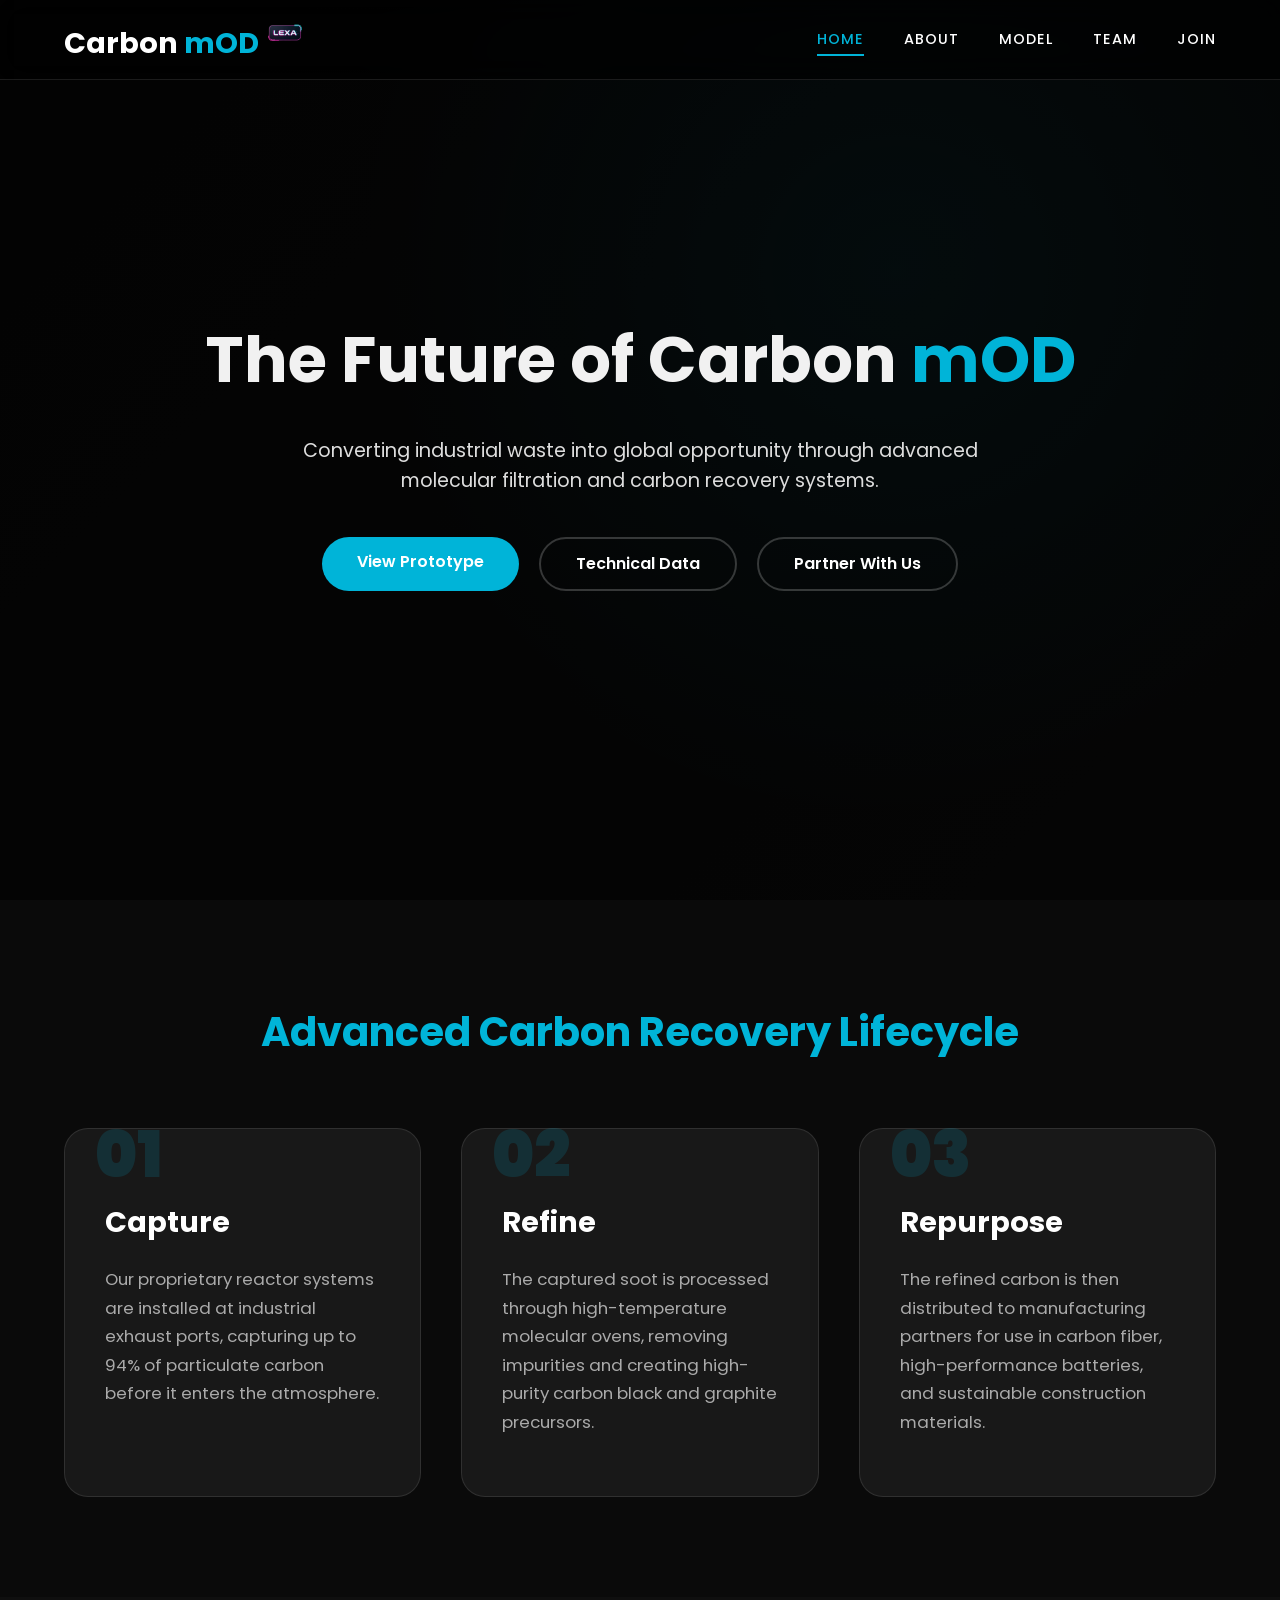
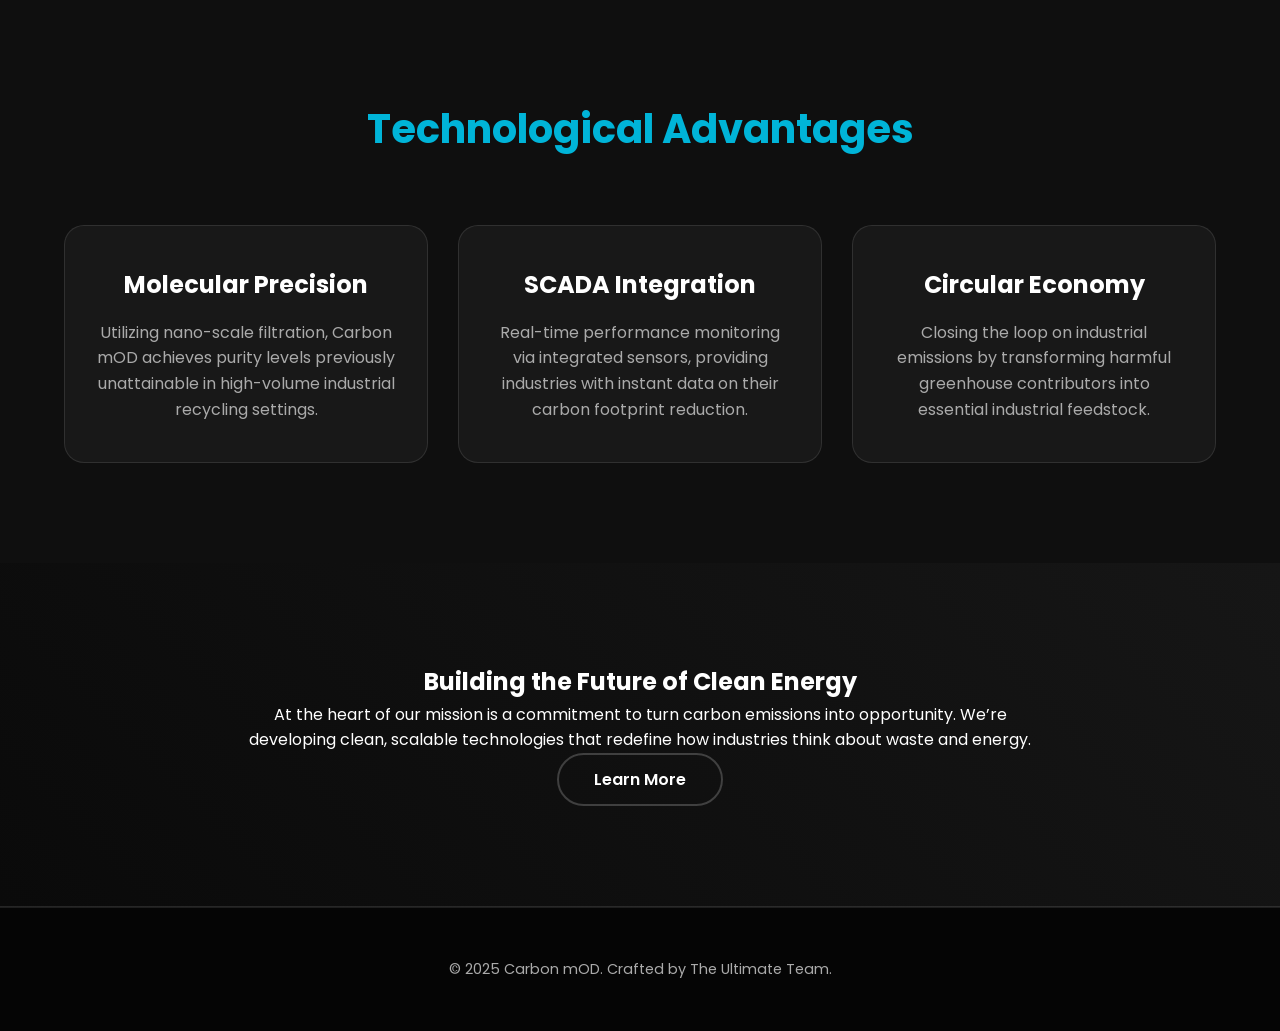
==== index.html @ 57c76fbb "Initialized project" ====
<!DOCTYPE html>
<html lang="en">

<head>
  <meta charset="utf-8" />
  <meta name="viewport" content="width=device-width,initial-scale=1" />
  <title>Home | Carbon mOD</title>

  <!-- Google Fonts -->
  <link href="https://fonts.googleapis.com/css2?family=Poppins:wght@300;400;600;700&display=swap" rel="stylesheet">

  <!-- Styles -->
  <link rel="stylesheet" href="style.css" />
  <link rel="icon" type="image/png" href="image (3).png">
  <meta name="google-site-verification" content="RGFhr2DVP1uJj_IH1xGYmghh5El4zLxXBVyKl8NUpzk" />
</head>

<body>

  <!-- NAVBAR -->
  <header class="navbar">
    <div class="logo">
      <p>Carbon <span>mOD</span> <a href="index.html"><img src="image (2).png" alt="Logo"></a> </p>
    </div>

    <nav class="nav-links" id="navLinks">
      <a href="index.html" class="active">Home</a>
      <a href="about.html">About</a>
      <a href="model.html">Model</a>
      <a href="team.html">Team</a>
      <a href="join.html">Join</a>
    </nav>

    <div class="hamburger" id="hamburger">
      <span></span>
      <span></span>
      <span></span>
    </div>
  </header>

  <!-- HERO SECTION -->
  <section class="hero-section">
    <div class="overlay"></div>
    <div class="hero-content">
      <h1>The Future of Carbon <span style="color:#00b4d8">mOD</span></h1>
      <p>Converting industrial waste into global opportunity through advanced molecular filtration and carbon recovery
        systems.</p>
      <div class="hero-btns">
        <a href="model.html" class="btn-primary">View Prototype</a>
        <a href="about.html" class="btn-secondary">Technical Data</a>
        <a href="join.html" class="btn-secondary">Partner With Us</a>
      </div>
    </div>
  </section>

  <!-- HOW IT WORKS SECTION -->
  <section class="how-it-works">
    <h2>Advanced Carbon Recovery Lifecycle</h2>
    <div class="workflow-grid">
      <div class="step">
        <div class="step-num">01</div>
        <h3>Capture</h3>
        <p>Our proprietary reactor systems are installed at industrial exhaust ports, capturing up to 94% of particulate
          carbon before it enters the atmosphere.</p>
      </div>
      <div class="step">
        <div class="step-num">02</div>
        <h3>Refine</h3>
        <p>The captured soot is processed through high-temperature molecular ovens, removing impurities and creating
          high-purity carbon black and graphite precursors.</p>
      </div>
      <div class="step">
        <div class="step-num">03</div>
        <h3>Repurpose</h3>
        <p>The refined carbon is then distributed to manufacturing partners for use in carbon fiber, high-performance
          batteries, and sustainable construction materials.</p>
      </div>
    </div>
  </section>

  <!-- FEATURE SECTION -->
  <section class="features">
    <h2>Technological Advantages</h2>
    <div class="feature-grid">
      <div class="feature">
        <h3>Molecular Precision</h3>
        <p>Utilizing nano-scale filtration, Carbon mOD achieves purity levels previously unattainable in high-volume
          industrial recycling settings.</p>
      </div>
      <div class="feature">
        <h3>SCADA Integration</h3>
        <p>Real-time performance monitoring via integrated sensors, providing industries with instant data on their
          carbon footprint reduction.</p>
      </div>
      <div class="feature">
        <h3>Circular Economy</h3>
        <p>Closing the loop on industrial emissions by transforming harmful greenhouse contributors into essential
          industrial feedstock.</p>
      </div>
    </div>
  </section>

  <!-- ABOUT PREVIEW -->
  <section class="about-preview">
    <div class="about-content">
      <h2>Building the Future of Clean Energy</h2>
      <p>At the heart of our mission is a commitment to turn carbon emissions into opportunity. We’re developing clean,
        scalable technologies that redefine how industries think about waste and energy.</p>
      <a href="about.html" class="btn-secondary">Learn More</a>
    </div>
  </section>

  <!-- FOOTER -->
  <footer class="footer">
    <p>&copy; 2025 Carbon mOD. Crafted by The Ultimate Team.</p>
  </footer>

  <script>
    const hamburger = document.getElementById('hamburger');
    const navLinks = document.getElementById('navLinks');

    hamburger.addEventListener('click', () => {
      hamburger.classList.toggle('active');
      navLinks.classList.toggle('open');
    });
  </script>
</body>

</html>

</body>

</html>
---- style.css ----
/* === GLOBAL RESET === */
* {
  margin: 0;
  padding: 0;
  box-sizing: border-box;
  font-family: 'Poppins', sans-serif;
}

/* === VARIABLES === */
:root {
  --primary-color: #00b4d8;
  --accent-color: #48cae4;
  --dark-bg: #0a0a0a;
  --card-bg: #181818;
  --card-hover: #1f1f1f;
  --light-text: #f1f1f1;
  --muted-text: #aaa;
  --glass-bg: rgba(0, 0, 0, 0.6);
  --glass-border: rgba(255, 255, 255, 0.1);
}

/* === BASE === */
body {
  background: var(--dark-bg);
  color: var(--light-text);
  overflow-x: hidden;
  line-height: 1.6;
  display: flex;
  flex-direction: column;
  min-height: 100vh;
}

main {
  flex: 1;
}

/* === NAVBAR === */
.navbar {
  position: fixed;
  top: 0;
  left: 0;
  width: 100%;
  height: 80px;
  display: flex;
  justify-content: space-between;
  align-items: center;
  padding: 0 5%;
  background: var(--glass-bg);
  backdrop-filter: blur(15px);
  border-bottom: 1px solid var(--glass-border);
  z-index: 1000;
  transition: background 0.3s ease;
}

.logo {
  font-size: 1.8rem;
  font-weight: 700;
  color: #fff;
  display: flex;
  align-items: center;
  gap: 10px;
}

.logo span {
  color: var(--primary-color);
}

.logo img {
  width: 40px;
  height: 40px;
  border-radius: 8px;
  object-fit: contain;
}

.nav-links {
  display: flex;
  gap: 2.5rem;
}

.nav-links a {
  color: #fff;
  text-decoration: none;
  font-weight: 500;
  text-transform: uppercase;
  font-size: 0.9rem;
  letter-spacing: 1px;
  transition: all 0.3s ease;
  position: relative;
}

.nav-links a::after {
  content: '';
  position: absolute;
  bottom: -5px;
  left: 0;
  width: 0;
  height: 2px;
  background: var(--primary-color);
  transition: width 0.3s ease;
}

.nav-links a:hover::after,
.nav-links a.active::after {
  width: 100%;
}

.nav-links a:hover,
.nav-links a.active {
  color: var(--primary-color);
}

/* === HAMBURGER === */
.hamburger {
  display: none;
  flex-direction: column;
  gap: 6px;
  cursor: pointer;
  z-index: 1001;
}

.hamburger span {
  display: block;
  width: 30px;
  height: 3px;
  background: white;
  border-radius: 3px;
  transition: all 0.3s ease;
}

/* === HERO SECTION === */
.hero-section,
.about-hero,
.team-hero {
  height: 100vh;
  display: flex;
  align-items: center;
  justify-content: center;
  text-align: center;
  position: relative;
  background-size: cover;
  background-position: center;
  background-attachment: fixed;
  padding: 0 20px;
}

.hero-section {
  background: radial-gradient(circle at 70% 30%, rgba(0, 180, 216, 0.15) 0%, transparent 50%),
    linear-gradient(135deg, #0a0a0a 0%, #111 100%);
}

.about-hero {
  background: linear-gradient(rgba(0, 0, 0, 0.6), rgba(0, 0, 0, 0.6)),
    linear-gradient(135deg, #0f172a 0%, #0a0a0a 100%);
  height: 50vh;
}

.team-hero {
  background: linear-gradient(rgba(0, 0, 0, 0.6), rgba(0, 0, 0, 0.6)),
    linear-gradient(135deg, #1e1b4b 0%, #0a0a0a 100%);
  height: 50vh;
}

.overlay {
  position: absolute;
  top: 0;
  left: 0;
  width: 100%;
  height: 100%;
  background: rgba(0, 0, 0, 0.7);
  z-index: 1;
}

.hero-content {
  position: relative;
  z-index: 2;
  max-width: 900px;
}

.hero-content h1 {
  font-size: 4rem;
  margin-bottom: 1.5rem;
  font-weight: 700;
}

.hero-content p {
  font-size: 1.2rem;
  color: #ddd;
  margin-bottom: 2.5rem;
  max-width: 700px;
  margin-left: auto;
  margin-right: auto;
}

/* === BUTTONS === */
.btn-primary,
.btn-secondary {
  display: inline-block;
  padding: 12px 35px;
  border-radius: 50px;
  text-decoration: none;
  font-weight: 600;
  transition: all 0.3s ease;
  cursor: pointer;
}

.btn-primary {
  background: var(--primary-color);
  color: white;
}

.btn-primary:hover {
  background: var(--accent-color);
  transform: translateY(-3px);
  box-shadow: 0 10px 20px rgba(0, 180, 216, 0.3);
}

.btn-secondary {
  border: 2px solid var(--primary-color);
  color: var(--primary-color);
}

.btn-secondary:hover {
  background: var(--primary-color);
  color: white;
  transform: translateY(-3px);
}

/* === HOW IT WORKS === */
.how-it-works {
  padding: 100px 5%;
  background: var(--dark-bg);
  text-align: center;
}

.how-it-works h2 {
  font-size: 2.5rem;
  margin-bottom: 4rem;
  color: var(--primary-color);
}

.workflow-grid {
  display: grid;
  grid-template-columns: repeat(auto-fit, minmax(300px, 1fr));
  gap: 40px;
  max-width: 1200px;
  margin: 0 auto;
}

.step {
  background: var(--card-bg);
  padding: 60px 40px;
  border-radius: 24px;
  position: relative;
  border: 1px solid var(--glass-border);
  transition: all 0.4s cubic-bezier(0.175, 0.885, 0.32, 1.275);
  text-align: left;
}

.step-num {
  position: absolute;
  top: -25px;
  left: 30px;
  font-size: 4rem;
  font-weight: 900;
  color: var(--primary-color);
  opacity: 0.15;
  user-select: none;
}

.step:hover {
  transform: translateY(-10px);
  border-color: var(--primary-color);
  box-shadow: 0 20px 40px rgba(0, 180, 216, 0.15);
}

.step h3 {
  margin-top: 10px;
  margin-bottom: 20px;
  font-size: 1.8rem;
  color: #fff;
}

.step p {
  color: var(--muted-text);
  font-size: 1.05rem;
  line-height: 1.7;
}

/* === FEATURES / GRID === */
.features,
.values,
.team-section {
  padding: 100px 5%;
  text-align: center;
  background: #0f0f0f;
}

.features h2,
.values h2,
.team-section h2 {
  font-size: 2.5rem;
  margin-bottom: 4rem;
  color: var(--primary-color);
}

.feature-grid,
.values-grid,
.team-grid {
  display: grid;
  grid-template-columns: repeat(auto-fit, minmax(280px, 1fr));
  gap: 30px;
  max-width: 1200px;
  margin: 0 auto;
}

.feature,
.value-item,
.team-card {
  background: var(--card-bg);
  padding: 40px 30px;
  border-radius: 20px;
  transition: all 0.3s ease;
  border: 1px solid var(--glass-border);
}

.feature:hover,
.value-item:hover,
.team-card:hover {
  transform: translateY(-10px);
  background: var(--card-hover);
  border-color: var(--primary-color);
}

.feature h3,
.value-item h3,
.team-card h3 {
  margin-bottom: 15px;
  color: #fff;
  font-size: 1.5rem;
}

.feature p,
.value-item p,
.team-card p {
  color: var(--muted-text);
  font-size: 1rem;
}

.about-preview,
.mission,
.culture {
  padding: 100px 5%;
  text-align: center;
  position: relative;
  background: #0f0f0f;
  color: white;
  border-bottom: 1px solid var(--glass-border);
}

.about-preview {
  background: linear-gradient(45deg, #0a0a0a, #161616);
}

.mission {
  background: linear-gradient(-45deg, #0a0a0a, #1a1a1a);
}

.culture {
  background: linear-gradient(180deg, #0a0a0a, #111);
}

.about-preview::before,
.mission::before,
.culture::before {
  display: none;
}

.about-content,
.mission-content,
.culture-content {
  position: relative;
  z-index: 2;
  max-width: 800px;
  margin: 0 auto;
}

/* === TEAM SPECIFIC === */
.team-card {
  padding: 0;
  overflow: hidden;
  display: flex;
  flex-direction: column;
  align-items: center;
  text-align: left;
  background: var(--card-bg);
  border-radius: 24px;
  transition: all 0.5s cubic-bezier(0.4, 0, 0.2, 1);
  border: 1px solid var(--glass-border);
}

.team-img-wrapper {
  width: 100%;
  height: 400px;
  overflow: hidden;
  position: relative;
  background: #111;
  display: flex;
  align-items: center;
  justify-content: center;
}

.team-card img {
  width: 100%;
  height: 100%;
  object-fit: contain;
  /* Changed to contain to prevent chopping */
  padding: 20px;
  border-radius: 0;
  border: none;
  transition: transform 1.2s cubic-bezier(0.19, 1, 0.22, 1);
  filter: grayscale(20%);
}

.team-card:hover img {
  transform: scale(1.08);
  filter: grayscale(0%);
}

.team-info {
  padding: 35px;
  width: 100%;
}

.team-card h3 {
  margin-bottom: 8px;
  font-size: 1.6rem;
  color: #fff;
}

.role {
  color: var(--primary-color);
  font-weight: 700;
  font-size: 0.95rem;
  text-transform: uppercase;
  letter-spacing: 1.5px;
  margin-bottom: 20px;
  display: block;
}

.team-card p {
  color: var(--muted-text);
  line-height: 1.7;
  font-size: 1rem;
}

/* === ABOUT PAGE WRAPPER === */
.about-section {
  padding: 100px 5%;
  background: var(--dark-bg);
}

.about-wrapper {
  display: flex;
  align-items: center;
  gap: 50px;
  max-width: 1200px;
  margin: 0 auto;
  text-align: left;
}

.about-text {
  flex: 1;
}

.about-image {
  flex: 1;
}

.about-image img {
  width: 100%;
  border-radius: 20px;
  box-shadow: 0 20px 40px rgba(0, 0, 0, 0.5);
}

/* === FOOTER === */
.footer {
  padding: 50px 5%;
  background: #050505;
  text-align: center;
  border-top: 1px solid var(--glass-border);
}

.footer p {
  color: var(--muted-text);
  font-size: 0.9rem;
}

/* === TECH SPECS === */
.spec-grid {
  display: grid;
  grid-template-columns: repeat(auto-fit, minmax(200px, 1fr));
  gap: 30px;
  margin-top: 40px;
}

.spec-item h4 {
  color: var(--primary-color);
  margin-bottom: 10px;
  font-size: 1.1rem;
}

.spec-bar {
  width: 100%;
  background: rgba(255, 255, 255, 0.05);
  height: 24px;
  border-radius: 12px;
  overflow: hidden;
  border: 1px solid var(--glass-border);
}

.bar-fill {
  height: 100%;
  background: var(--primary-color);
  display: flex;
  align-items: center;
  justify-content: flex-end;
  padding-right: 15px;
  font-size: 0.8rem;
  font-weight: 700;
  color: #000;
}

.stat {
  font-size: 3.5rem;
  font-weight: 800;
  color: var(--primary-color);
  margin-bottom: 10px;
}

/* === TIMELINE === */
.timeline {
  max-width: 800px;
  margin: 60px auto 0;
  position: relative;
  text-align: left;
}

.timeline::before {
  content: '';
  position: absolute;
  left: 20px;
  top: 0;
  bottom: 0;
  width: 2px;
  background: var(--glass-border);
}

.timeline-item {
  margin-bottom: 40px;
  padding-left: 60px;
  position: relative;
}

.timeline-item::after {
  content: '';
  position: absolute;
  left: 14px;
  top: 0;
  width: 14px;
  height: 14px;
  background: var(--primary-color);
  border-radius: 50%;
  box-shadow: 0 0 10px var(--primary-color);
}

.time {
  font-weight: 800;
  color: var(--primary-color);
  font-size: 1.2rem;
  margin-bottom: 5px;
}

.event h4 {
  color: #fff;
  font-size: 1.4rem;
  margin-bottom: 10px;
}

@media (max-width: 768px) {
  .hamburger {
    display: flex;
  }

  .nav-links {
    position: fixed;
    top: 80px;
    right: -100%;
    width: 100%;
    height: calc(100vh - 80px);
    background: rgba(10, 10, 10, 0.98);
    backdrop-filter: blur(20px);
    flex-direction: column;
    align-items: center;
    justify-content: center;
    gap: 30px;
    transition: 0.5s cubic-bezier(0.075, 0.82, 0.165, 1);
  }

  .nav-links.open {
    right: 0;
  }

  /* Hamburger Animation */
  .hamburger.active span:nth-child(1) {
    transform: rotate(45deg) translate(7px, 7px);
  }

  .hamburger.active span:nth-child(2) {
    opacity: 0;
  }

  .hamburger.active span:nth-child(3) {
    transform: rotate(-45deg) translate(6px, -6px);
  }

  /* Responsive Hero Buttons */
  .hero-btns {
    display: flex;
    flex-direction: column;
    gap: 15px;
    width: 100%;
    max-width: 320px;
    margin: 0 auto;
  }

  .btn-primary,
  .btn-secondary {
    width: 100%;
    text-align: center;
    padding: 15px 20px;
  }

  /* Responsive About Section */
  .about-wrapper {
    flex-direction: column;
    text-align: center;
    gap: 30px;
  }

  .about-image {
    order: -1;
    /* Image first on mobile */
  }

  .about-text {
    width: 100%;
  }
}

/* === FORM SECTION === */
.form-section {
  padding: 140px 5% 80px;
  background: radial-gradient(circle at 10% 10%, rgba(0, 180, 216, 0.05) 0%, transparent 40%);
  display: flex;
  align-items: center;
  justify-content: center;
}

.form-container {
  width: 100%;
  max-width: 650px;
  background: var(--card-bg);
  padding: 50px 40px;
  border-radius: 24px;
  border: 1px solid var(--glass-border);
  box-shadow: 0 30px 60px rgba(0, 0, 0, 0.5);
}

.form-content h1 {
  font-size: 2.8rem;
  margin-bottom: 1rem;
  text-align: center;
}

.form-content p {
  color: var(--muted-text);
  margin-bottom: 3rem;
  text-align: center;
  font-size: 1.1rem;
}

.form-group {
  margin-bottom: 25px;
  display: flex;
  flex-direction: column;
}

.form-group label {
  text-align: left;
  display: block;
  margin-bottom: 10px;
  font-weight: 600;
  color: #fff;
  font-size: 0.95rem;
}

.form-group input,
.form-group select,
.form-group textarea {
  width: 100%;
  padding: 16px 20px;
  background: rgba(255, 255, 255, 0.05);
  border: 1px solid var(--glass-border);
  border-radius: 12px;
  color: #fff;
  font-size: 1rem;
  transition: all 0.3s ease;
}

.form-group input:focus,
.form-group select:focus,
.form-group textarea:focus {
  outline: none;
  border-color: var(--primary-color);
  background: rgba(255, 255, 255, 0.08);
  box-shadow: 0 0 15px rgba(0, 180, 216, 0.2);
}

/* Specific Select Styling for Visibility */
.form-group select {
  cursor: pointer;
  appearance: none;
  background-image: url("data:image/svg+xml,%3Csvg xmlns='http://www.w3.org/2000/svg' width='24' height='24' viewBox='0 0 24 24' fill='none' stroke='white' stroke-width='2' stroke-linecap='round' stroke-linejoin='round'%3E%3Cpolyline points='6 9 12 15 18 9'%3E%3C/polyline%3E%3C/svg%3E");
  background-repeat: no-repeat;
  background-position: right 15px center;
  background-size: 18px;
  padding-right: 45px;
}

.form-group select option {
  background-color: var(--card-bg);
  color: #fff;
  padding: 10px;
}

/* === CUSTOM ANIMATED SELECT === */
.custom-select {
  position: relative;
  width: 100%;
  user-select: none;
}

.custom-select__trigger {
  display: flex;
  align-items: center;
  justify-content: space-between;
  width: 100%;
  padding: 16px 20px;
  background: rgba(255, 255, 255, 0.05);
  border: 1px solid var(--glass-border);
  border-radius: 12px;
  color: #fff;
  font-size: 1rem;
  cursor: pointer;
  transition: border-color 0.3s ease, background 0.3s ease, box-shadow 0.3s ease;
}

.custom-select.open .custom-select__trigger {
  border-color: var(--primary-color);
  background: rgba(255, 255, 255, 0.08);
  box-shadow: 0 0 15px rgba(0, 180, 216, 0.2);
  border-bottom-left-radius: 0;
  border-bottom-right-radius: 0;
}

.custom-select__arrow {
  color: var(--muted-text);
  display: flex;
  align-items: center;
  transition: transform 0.35s cubic-bezier(0.4, 0, 0.2, 1), color 0.3s ease;
}

.custom-select.open .custom-select__arrow {
  transform: rotate(180deg);
  color: var(--primary-color);
}

/* Dropdown panel */
.custom-options {
  position: absolute;
  top: 100%;
  left: 0;
  width: 100%;
  background: #1e1e1e;
  border: 1px solid var(--primary-color);
  border-top: none;
  border-bottom-left-radius: 12px;
  border-bottom-right-radius: 12px;
  overflow: hidden;
  z-index: 100;

  /* Smooth slide-down animation */
  max-height: 0;
  opacity: 0;
  transform: translateY(-8px);
  transition: max-height 0.4s cubic-bezier(0.4, 0, 0.2, 1),
    opacity 0.3s ease,
    transform 0.35s cubic-bezier(0.4, 0, 0.2, 1);
  pointer-events: none;
}

.custom-select.open .custom-options {
  max-height: 300px;
  opacity: 1;
  transform: translateY(0);
  pointer-events: all;
}

.custom-option {
  padding: 14px 20px;
  color: var(--muted-text);
  font-size: 0.95rem;
  cursor: pointer;
  transition: background 0.2s ease, color 0.2s ease, padding-left 0.2s ease;
  border-bottom: 1px solid rgba(255, 255, 255, 0.05);
}

.custom-option:last-child {
  border-bottom: none;
}

.custom-option:hover {
  background: rgba(0, 180, 216, 0.1);
  color: #fff;
  padding-left: 28px;
}

.custom-option.selected {
  color: var(--primary-color);
  font-weight: 600;
}

@media (max-width: 600px) {
  .form-container {
    padding: 35px 25px;
  }

  .form-content h1 {
    font-size: 2.2rem;
  }
}

/* === ENHANCED BUTTONS RELATIONSHIP === */
.hero-btns {
  display: flex;
  gap: 20px;
  justify-content: center;
  flex-wrap: wrap;
}

.btn-secondary {
  border: 2px solid rgba(255, 255, 255, 0.2);
  color: #fff;
  background: transparent;
}

.btn-secondary:hover {
  border-color: var(--primary-color);
  background: rgba(0, 180, 216, 0.1);
  color: var(--primary-color);
}

/* 3D Model Page Specific */
.model-container {
  padding-top: 80px;
  height: 100vh;
  display: flex;
  flex-direction: column;
}

.model-header {
  padding: 40px 5% 20px;
  background: #000;
  text-align: center;
}

.model-header h1 {
  font-size: 2.2rem;
  color: var(--primary-color);
  margin-bottom: 10px;
}

.model-header p {
  color: var(--muted-text);
  max-width: 800px;
  margin: 0 auto;
}

.sketchfab-embed-wrapper {
  flex: 1;
  width: 100%;
}

.model-iframe {
  width: 100%;
  height: 100%;
  border: none;
}
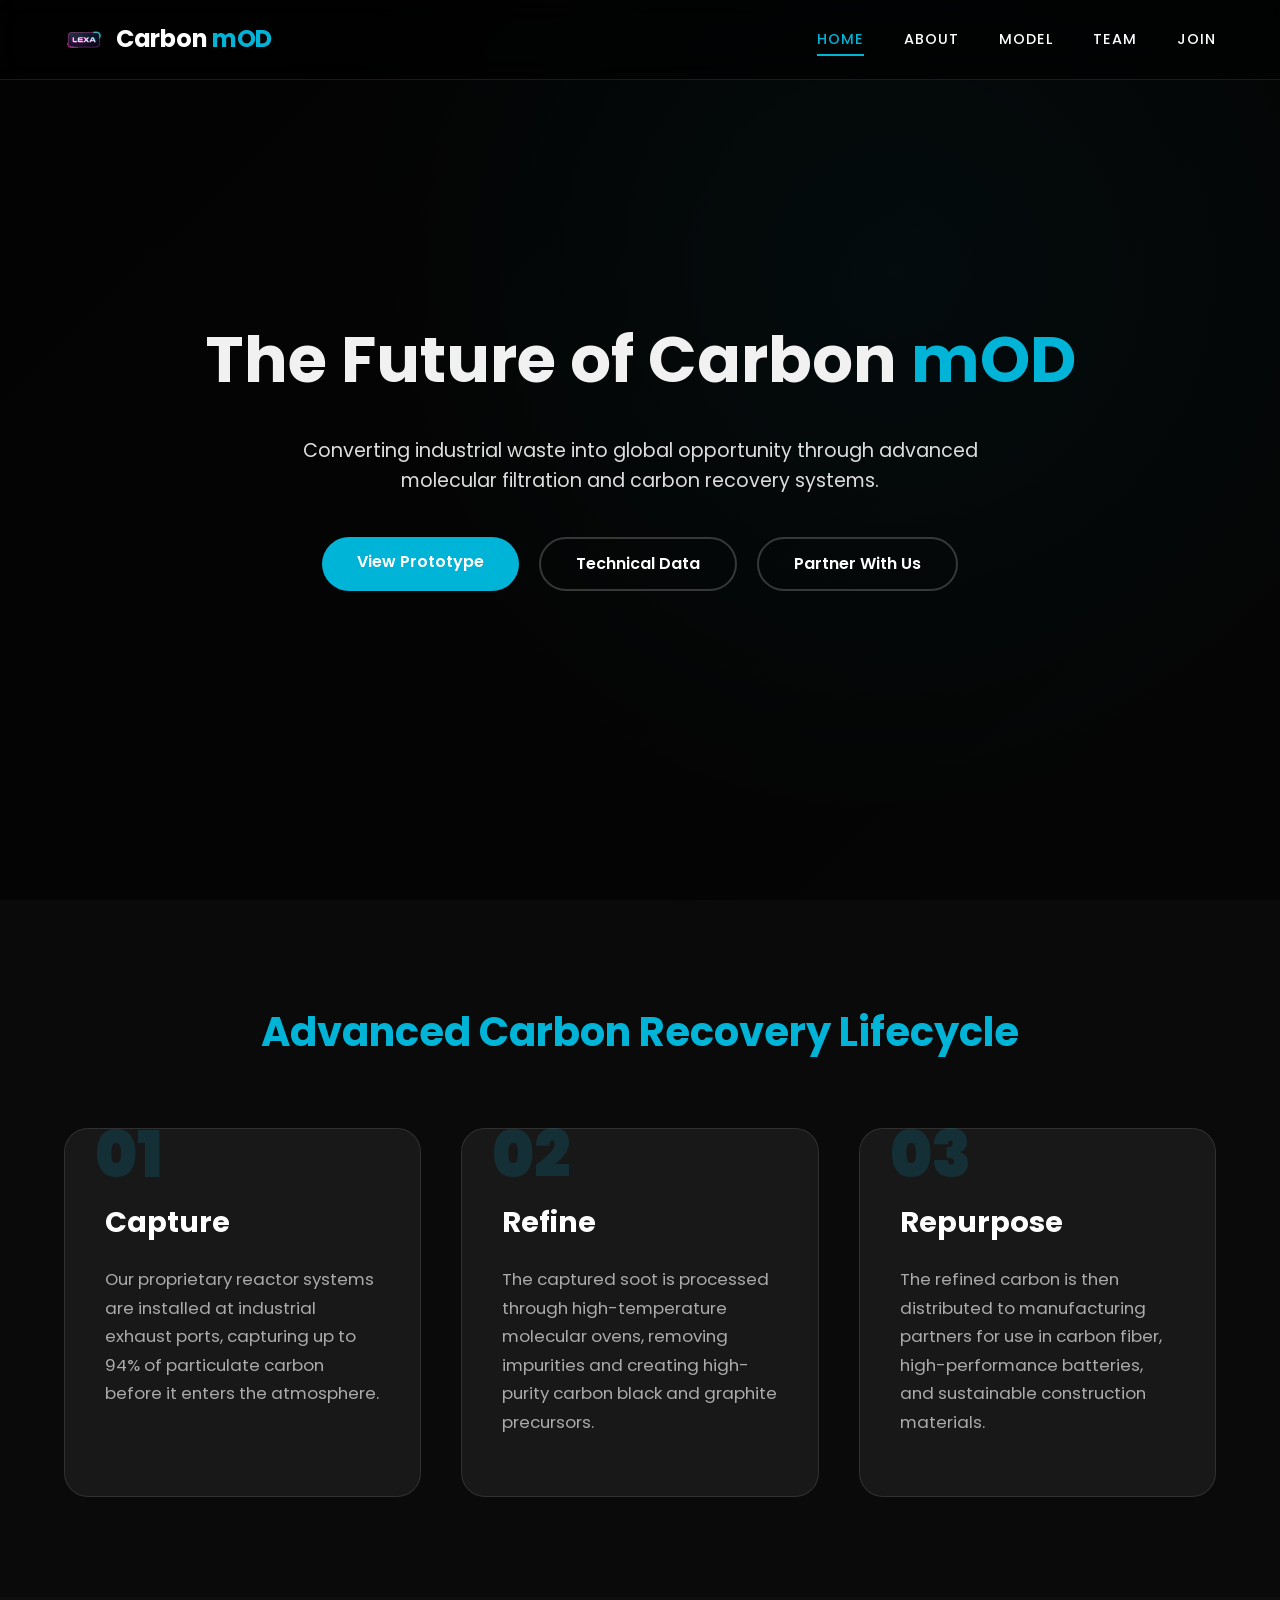
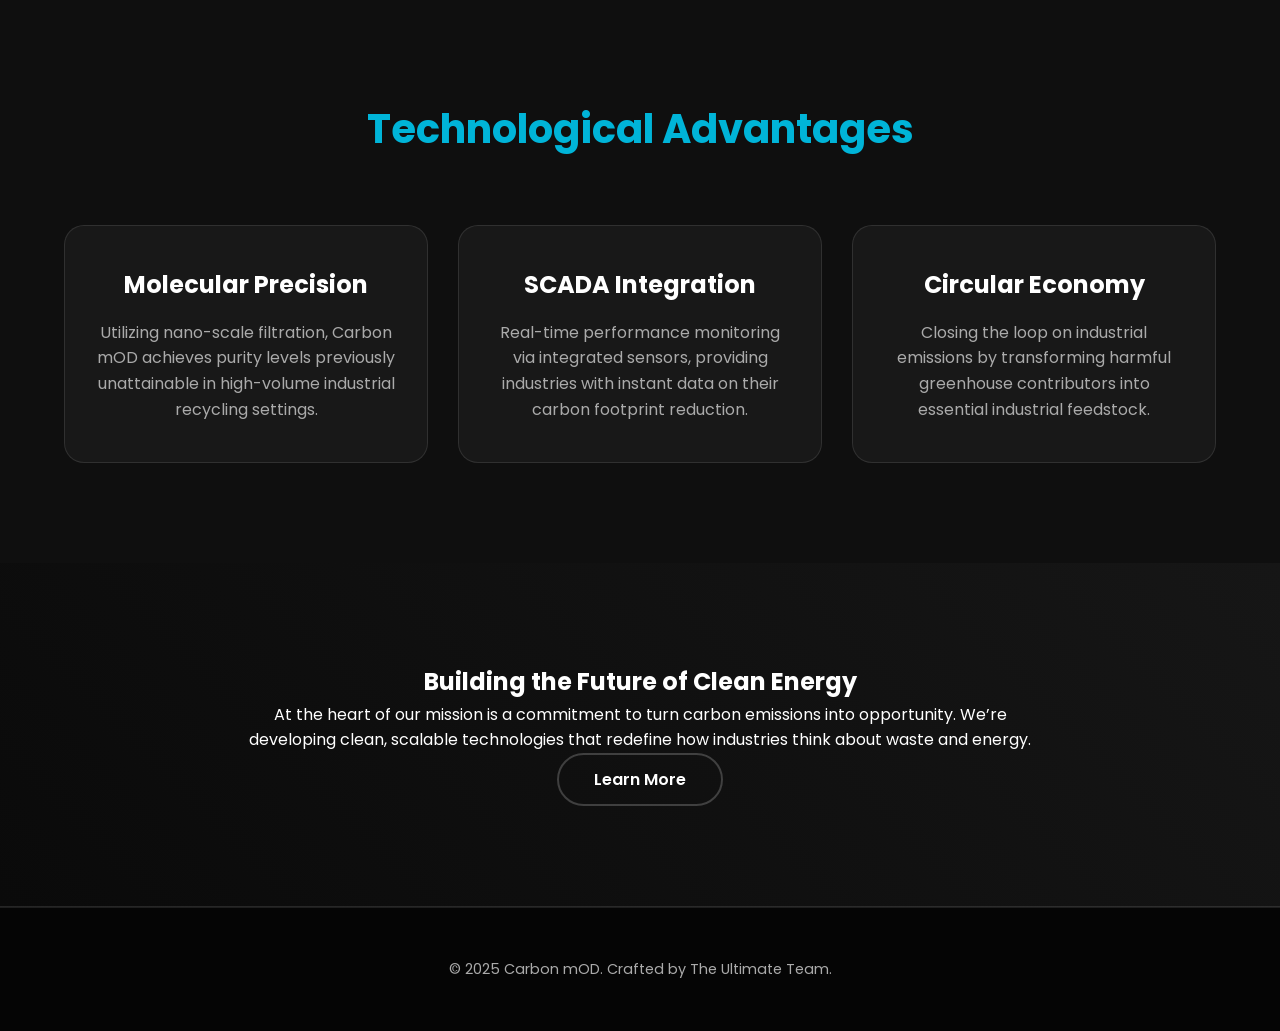
==== commit 2ce771e0: "Added responsive modifications" ====
--- a/index.html
+++ b/index.html
@@ -1,133 +1,136 @@
-<!DOCTYPE html>
-<html lang="en">
-
-<head>
-  <meta charset="utf-8" />
-  <meta name="viewport" content="width=device-width,initial-scale=1" />
-  <title>Home | Carbon mOD</title>
-
-  <!-- Google Fonts -->
-  <link href="https://fonts.googleapis.com/css2?family=Poppins:wght@300;400;600;700&display=swap" rel="stylesheet">
-
-  <!-- Styles -->
-  <link rel="stylesheet" href="style.css" />
-  <link rel="icon" type="image/png" href="image (3).png">
-  <meta name="google-site-verification" content="RGFhr2DVP1uJj_IH1xGYmghh5El4zLxXBVyKl8NUpzk" />
-</head>
-
-<body>
-
-  <!-- NAVBAR -->
-  <header class="navbar">
-    <div class="logo">
-      <p>Carbon <span>mOD</span> <a href="index.html"><img src="image (2).png" alt="Logo"></a> </p>
-    </div>
-
-    <nav class="nav-links" id="navLinks">
-      <a href="index.html" class="active">Home</a>
-      <a href="about.html">About</a>
-      <a href="model.html">Model</a>
-      <a href="team.html">Team</a>
-      <a href="join.html">Join</a>
-    </nav>
-
-    <div class="hamburger" id="hamburger">
-      <span></span>
-      <span></span>
-      <span></span>
-    </div>
-  </header>
-
-  <!-- HERO SECTION -->
-  <section class="hero-section">
-    <div class="overlay"></div>
-    <div class="hero-content">
-      <h1>The Future of Carbon <span style="color:#00b4d8">mOD</span></h1>
-      <p>Converting industrial waste into global opportunity through advanced molecular filtration and carbon recovery
-        systems.</p>
-      <div class="hero-btns">
-        <a href="model.html" class="btn-primary">View Prototype</a>
-        <a href="about.html" class="btn-secondary">Technical Data</a>
-        <a href="join.html" class="btn-secondary">Partner With Us</a>
-      </div>
-    </div>
-  </section>
-
-  <!-- HOW IT WORKS SECTION -->
-  <section class="how-it-works">
-    <h2>Advanced Carbon Recovery Lifecycle</h2>
-    <div class="workflow-grid">
-      <div class="step">
-        <div class="step-num">01</div>
-        <h3>Capture</h3>
-        <p>Our proprietary reactor systems are installed at industrial exhaust ports, capturing up to 94% of particulate
-          carbon before it enters the atmosphere.</p>
-      </div>
-      <div class="step">
-        <div class="step-num">02</div>
-        <h3>Refine</h3>
-        <p>The captured soot is processed through high-temperature molecular ovens, removing impurities and creating
-          high-purity carbon black and graphite precursors.</p>
-      </div>
-      <div class="step">
-        <div class="step-num">03</div>
-        <h3>Repurpose</h3>
-        <p>The refined carbon is then distributed to manufacturing partners for use in carbon fiber, high-performance
-          batteries, and sustainable construction materials.</p>
-      </div>
-    </div>
-  </section>
-
-  <!-- FEATURE SECTION -->
-  <section class="features">
-    <h2>Technological Advantages</h2>
-    <div class="feature-grid">
-      <div class="feature">
-        <h3>Molecular Precision</h3>
-        <p>Utilizing nano-scale filtration, Carbon mOD achieves purity levels previously unattainable in high-volume
-          industrial recycling settings.</p>
-      </div>
-      <div class="feature">
-        <h3>SCADA Integration</h3>
-        <p>Real-time performance monitoring via integrated sensors, providing industries with instant data on their
-          carbon footprint reduction.</p>
-      </div>
-      <div class="feature">
-        <h3>Circular Economy</h3>
-        <p>Closing the loop on industrial emissions by transforming harmful greenhouse contributors into essential
-          industrial feedstock.</p>
-      </div>
-    </div>
-  </section>
-
-  <!-- ABOUT PREVIEW -->
-  <section class="about-preview">
-    <div class="about-content">
-      <h2>Building the Future of Clean Energy</h2>
-      <p>At the heart of our mission is a commitment to turn carbon emissions into opportunity. We’re developing clean,
-        scalable technologies that redefine how industries think about waste and energy.</p>
-      <a href="about.html" class="btn-secondary">Learn More</a>
-    </div>
-  </section>
-
-  <!-- FOOTER -->
-  <footer class="footer">
-    <p>&copy; 2025 Carbon mOD. Crafted by The Ultimate Team.</p>
-  </footer>
-
-  <script>
-    const hamburger = document.getElementById('hamburger');
-    const navLinks = document.getElementById('navLinks');
-
-    hamburger.addEventListener('click', () => {
-      hamburger.classList.toggle('active');
-      navLinks.classList.toggle('open');
-    });
-  </script>
-</body>
-
-</html>
-
-</body>
-
+<!DOCTYPE html>
+<html lang="en">
+
+<head>
+  <meta charset="utf-8" />
+  <meta name="viewport" content="width=device-width,initial-scale=1" />
+  <title>Home | Carbon mOD</title>
+
+  <!-- Google Fonts -->
+  <link href="https://fonts.googleapis.com/css2?family=Poppins:wght@300;400;600;700&display=swap" rel="stylesheet">
+
+  <!-- Styles -->
+  <link rel="stylesheet" href="style.css" />
+  <link rel="icon" type="image/png" href="image (3).png">
+  <meta name="google-site-verification" content="RGFhr2DVP1uJj_IH1xGYmghh5El4zLxXBVyKl8NUpzk" />
+</head>
+
+<body>
+
+  <!-- NAVBAR -->
+  <header class="navbar">
+    <div class="logo">
+      <a href="index.html" class="logo-link">
+        <img src="image (2).png" alt="Carbon mOD Logo">
+        <span>Carbon <em>mOD</em></span>
+      </a>
+    </div>
+
+    <nav class="nav-links" id="navLinks">
+      <a href="index.html" class="active">Home</a>
+      <a href="about.html">About</a>
+      <a href="model.html">Model</a>
+      <a href="team.html">Team</a>
+      <a href="join.html">Join</a>
+    </nav>
+
+    <div class="hamburger" id="hamburger">
+      <span></span>
+      <span></span>
+      <span></span>
+    </div>
+  </header>
+
+  <!-- HERO SECTION -->
+  <section class="hero-section">
+    <div class="overlay"></div>
+    <div class="hero-content">
+      <h1>The Future of Carbon <span style="color:#00b4d8">mOD</span></h1>
+      <p>Converting industrial waste into global opportunity through advanced molecular filtration and carbon recovery
+        systems.</p>
+      <div class="hero-btns">
+        <a href="model.html" class="btn-primary">View Prototype</a>
+        <a href="about.html" class="btn-secondary">Technical Data</a>
+        <a href="join.html" class="btn-secondary">Partner With Us</a>
+      </div>
+    </div>
+  </section>
+
+  <!-- HOW IT WORKS SECTION -->
+  <section class="how-it-works">
+    <h2>Advanced Carbon Recovery Lifecycle</h2>
+    <div class="workflow-grid">
+      <div class="step">
+        <div class="step-num">01</div>
+        <h3>Capture</h3>
+        <p>Our proprietary reactor systems are installed at industrial exhaust ports, capturing up to 94% of particulate
+          carbon before it enters the atmosphere.</p>
+      </div>
+      <div class="step">
+        <div class="step-num">02</div>
+        <h3>Refine</h3>
+        <p>The captured soot is processed through high-temperature molecular ovens, removing impurities and creating
+          high-purity carbon black and graphite precursors.</p>
+      </div>
+      <div class="step">
+        <div class="step-num">03</div>
+        <h3>Repurpose</h3>
+        <p>The refined carbon is then distributed to manufacturing partners for use in carbon fiber, high-performance
+          batteries, and sustainable construction materials.</p>
+      </div>
+    </div>
+  </section>
+
+  <!-- FEATURE SECTION -->
+  <section class="features">
+    <h2>Technological Advantages</h2>
+    <div class="feature-grid">
+      <div class="feature">
+        <h3>Molecular Precision</h3>
+        <p>Utilizing nano-scale filtration, Carbon mOD achieves purity levels previously unattainable in high-volume
+          industrial recycling settings.</p>
+      </div>
+      <div class="feature">
+        <h3>SCADA Integration</h3>
+        <p>Real-time performance monitoring via integrated sensors, providing industries with instant data on their
+          carbon footprint reduction.</p>
+      </div>
+      <div class="feature">
+        <h3>Circular Economy</h3>
+        <p>Closing the loop on industrial emissions by transforming harmful greenhouse contributors into essential
+          industrial feedstock.</p>
+      </div>
+    </div>
+  </section>
+
+  <!-- ABOUT PREVIEW -->
+  <section class="about-preview">
+    <div class="about-content">
+      <h2>Building the Future of Clean Energy</h2>
+      <p>At the heart of our mission is a commitment to turn carbon emissions into opportunity. We’re developing clean,
+        scalable technologies that redefine how industries think about waste and energy.</p>
+      <a href="about.html" class="btn-secondary">Learn More</a>
+    </div>
+  </section>
+
+  <!-- FOOTER -->
+  <footer class="footer">
+    <p>&copy; 2025 Carbon mOD. Crafted by The Ultimate Team.</p>
+  </footer>
+
+  <script>
+    const hamburger = document.getElementById('hamburger');
+    const navLinks = document.getElementById('navLinks');
+
+    hamburger.addEventListener('click', () => {
+      hamburger.classList.toggle('active');
+      navLinks.classList.toggle('open');
+    });
+  </script>
+</body>
+
+</html>
+
+</body>
+
 </html>
--- a/style.css
+++ b/style.css
@@ -1,908 +1,930 @@
-/* === GLOBAL RESET === */
-* {
-  margin: 0;
-  padding: 0;
-  box-sizing: border-box;
-  font-family: 'Poppins', sans-serif;
-}
-
-/* === VARIABLES === */
-:root {
-  --primary-color: #00b4d8;
-  --accent-color: #48cae4;
-  --dark-bg: #0a0a0a;
-  --card-bg: #181818;
-  --card-hover: #1f1f1f;
-  --light-text: #f1f1f1;
-  --muted-text: #aaa;
-  --glass-bg: rgba(0, 0, 0, 0.6);
-  --glass-border: rgba(255, 255, 255, 0.1);
-}
-
-/* === BASE === */
-body {
-  background: var(--dark-bg);
-  color: var(--light-text);
-  overflow-x: hidden;
-  line-height: 1.6;
-  display: flex;
-  flex-direction: column;
-  min-height: 100vh;
-}
-
-main {
-  flex: 1;
-}
-
-/* === NAVBAR === */
-.navbar {
-  position: fixed;
-  top: 0;
-  left: 0;
-  width: 100%;
-  height: 80px;
-  display: flex;
-  justify-content: space-between;
-  align-items: center;
-  padding: 0 5%;
-  background: var(--glass-bg);
-  backdrop-filter: blur(15px);
-  border-bottom: 1px solid var(--glass-border);
-  z-index: 1000;
-  transition: background 0.3s ease;
-}
-
-.logo {
-  font-size: 1.8rem;
-  font-weight: 700;
-  color: #fff;
-  display: flex;
-  align-items: center;
-  gap: 10px;
-}
-
-.logo span {
-  color: var(--primary-color);
-}
-
-.logo img {
-  width: 40px;
-  height: 40px;
-  border-radius: 8px;
-  object-fit: contain;
-}
-
-.nav-links {
-  display: flex;
-  gap: 2.5rem;
-}
-
-.nav-links a {
-  color: #fff;
-  text-decoration: none;
-  font-weight: 500;
-  text-transform: uppercase;
-  font-size: 0.9rem;
-  letter-spacing: 1px;
-  transition: all 0.3s ease;
-  position: relative;
-}
-
-.nav-links a::after {
-  content: '';
-  position: absolute;
-  bottom: -5px;
-  left: 0;
-  width: 0;
-  height: 2px;
-  background: var(--primary-color);
-  transition: width 0.3s ease;
-}
-
-.nav-links a:hover::after,
-.nav-links a.active::after {
-  width: 100%;
-}
-
-.nav-links a:hover,
-.nav-links a.active {
-  color: var(--primary-color);
-}
-
-/* === HAMBURGER === */
-.hamburger {
-  display: none;
-  flex-direction: column;
-  gap: 6px;
-  cursor: pointer;
-  z-index: 1001;
-}
-
-.hamburger span {
-  display: block;
-  width: 30px;
-  height: 3px;
-  background: white;
-  border-radius: 3px;
-  transition: all 0.3s ease;
-}
-
-/* === HERO SECTION === */
-.hero-section,
-.about-hero,
-.team-hero {
-  height: 100vh;
-  display: flex;
-  align-items: center;
-  justify-content: center;
-  text-align: center;
-  position: relative;
-  background-size: cover;
-  background-position: center;
-  background-attachment: fixed;
-  padding: 0 20px;
-}
-
-.hero-section {
-  background: radial-gradient(circle at 70% 30%, rgba(0, 180, 216, 0.15) 0%, transparent 50%),
-    linear-gradient(135deg, #0a0a0a 0%, #111 100%);
-}
-
-.about-hero {
-  background: linear-gradient(rgba(0, 0, 0, 0.6), rgba(0, 0, 0, 0.6)),
-    linear-gradient(135deg, #0f172a 0%, #0a0a0a 100%);
-  height: 50vh;
-}
-
-.team-hero {
-  background: linear-gradient(rgba(0, 0, 0, 0.6), rgba(0, 0, 0, 0.6)),
-    linear-gradient(135deg, #1e1b4b 0%, #0a0a0a 100%);
-  height: 50vh;
-}
-
-.overlay {
-  position: absolute;
-  top: 0;
-  left: 0;
-  width: 100%;
-  height: 100%;
-  background: rgba(0, 0, 0, 0.7);
-  z-index: 1;
-}
-
-.hero-content {
-  position: relative;
-  z-index: 2;
-  max-width: 900px;
-}
-
-.hero-content h1 {
-  font-size: 4rem;
-  margin-bottom: 1.5rem;
-  font-weight: 700;
-}
-
-.hero-content p {
-  font-size: 1.2rem;
-  color: #ddd;
-  margin-bottom: 2.5rem;
-  max-width: 700px;
-  margin-left: auto;
-  margin-right: auto;
-}
-
-/* === BUTTONS === */
-.btn-primary,
-.btn-secondary {
-  display: inline-block;
-  padding: 12px 35px;
-  border-radius: 50px;
-  text-decoration: none;
-  font-weight: 600;
-  transition: all 0.3s ease;
-  cursor: pointer;
-}
-
-.btn-primary {
-  background: var(--primary-color);
-  color: white;
-}
-
-.btn-primary:hover {
-  background: var(--accent-color);
-  transform: translateY(-3px);
-  box-shadow: 0 10px 20px rgba(0, 180, 216, 0.3);
-}
-
-.btn-secondary {
-  border: 2px solid var(--primary-color);
-  color: var(--primary-color);
-}
-
-.btn-secondary:hover {
-  background: var(--primary-color);
-  color: white;
-  transform: translateY(-3px);
-}
-
-/* === HOW IT WORKS === */
-.how-it-works {
-  padding: 100px 5%;
-  background: var(--dark-bg);
-  text-align: center;
-}
-
-.how-it-works h2 {
-  font-size: 2.5rem;
-  margin-bottom: 4rem;
-  color: var(--primary-color);
-}
-
-.workflow-grid {
-  display: grid;
-  grid-template-columns: repeat(auto-fit, minmax(300px, 1fr));
-  gap: 40px;
-  max-width: 1200px;
-  margin: 0 auto;
-}
-
-.step {
-  background: var(--card-bg);
-  padding: 60px 40px;
-  border-radius: 24px;
-  position: relative;
-  border: 1px solid var(--glass-border);
-  transition: all 0.4s cubic-bezier(0.175, 0.885, 0.32, 1.275);
-  text-align: left;
-}
-
-.step-num {
-  position: absolute;
-  top: -25px;
-  left: 30px;
-  font-size: 4rem;
-  font-weight: 900;
-  color: var(--primary-color);
-  opacity: 0.15;
-  user-select: none;
-}
-
-.step:hover {
-  transform: translateY(-10px);
-  border-color: var(--primary-color);
-  box-shadow: 0 20px 40px rgba(0, 180, 216, 0.15);
-}
-
-.step h3 {
-  margin-top: 10px;
-  margin-bottom: 20px;
-  font-size: 1.8rem;
-  color: #fff;
-}
-
-.step p {
-  color: var(--muted-text);
-  font-size: 1.05rem;
-  line-height: 1.7;
-}
-
-/* === FEATURES / GRID === */
-.features,
-.values,
-.team-section {
-  padding: 100px 5%;
-  text-align: center;
-  background: #0f0f0f;
-}
-
-.features h2,
-.values h2,
-.team-section h2 {
-  font-size: 2.5rem;
-  margin-bottom: 4rem;
-  color: var(--primary-color);
-}
-
-.feature-grid,
-.values-grid,
-.team-grid {
-  display: grid;
-  grid-template-columns: repeat(auto-fit, minmax(280px, 1fr));
-  gap: 30px;
-  max-width: 1200px;
-  margin: 0 auto;
-}
-
-.feature,
-.value-item,
-.team-card {
-  background: var(--card-bg);
-  padding: 40px 30px;
-  border-radius: 20px;
-  transition: all 0.3s ease;
-  border: 1px solid var(--glass-border);
-}
-
-.feature:hover,
-.value-item:hover,
-.team-card:hover {
-  transform: translateY(-10px);
-  background: var(--card-hover);
-  border-color: var(--primary-color);
-}
-
-.feature h3,
-.value-item h3,
-.team-card h3 {
-  margin-bottom: 15px;
-  color: #fff;
-  font-size: 1.5rem;
-}
-
-.feature p,
-.value-item p,
-.team-card p {
-  color: var(--muted-text);
-  font-size: 1rem;
-}
-
-.about-preview,
-.mission,
-.culture {
-  padding: 100px 5%;
-  text-align: center;
-  position: relative;
-  background: #0f0f0f;
-  color: white;
-  border-bottom: 1px solid var(--glass-border);
-}
-
-.about-preview {
-  background: linear-gradient(45deg, #0a0a0a, #161616);
-}
-
-.mission {
-  background: linear-gradient(-45deg, #0a0a0a, #1a1a1a);
-}
-
-.culture {
-  background: linear-gradient(180deg, #0a0a0a, #111);
-}
-
-.about-preview::before,
-.mission::before,
-.culture::before {
-  display: none;
-}
-
-.about-content,
-.mission-content,
-.culture-content {
-  position: relative;
-  z-index: 2;
-  max-width: 800px;
-  margin: 0 auto;
-}
-
-/* === TEAM SPECIFIC === */
-.team-card {
-  padding: 0;
-  overflow: hidden;
-  display: flex;
-  flex-direction: column;
-  align-items: center;
-  text-align: left;
-  background: var(--card-bg);
-  border-radius: 24px;
-  transition: all 0.5s cubic-bezier(0.4, 0, 0.2, 1);
-  border: 1px solid var(--glass-border);
-}
-
-.team-img-wrapper {
-  width: 100%;
-  height: 400px;
-  overflow: hidden;
-  position: relative;
-  background: #111;
-  display: flex;
-  align-items: center;
-  justify-content: center;
-}
-
-.team-card img {
-  width: 100%;
-  height: 100%;
-  object-fit: contain;
-  /* Changed to contain to prevent chopping */
-  padding: 20px;
-  border-radius: 0;
-  border: none;
-  transition: transform 1.2s cubic-bezier(0.19, 1, 0.22, 1);
-  filter: grayscale(20%);
-}
-
-.team-card:hover img {
-  transform: scale(1.08);
-  filter: grayscale(0%);
-}
-
-.team-info {
-  padding: 35px;
-  width: 100%;
-}
-
-.team-card h3 {
-  margin-bottom: 8px;
-  font-size: 1.6rem;
-  color: #fff;
-}
-
-.role {
-  color: var(--primary-color);
-  font-weight: 700;
-  font-size: 0.95rem;
-  text-transform: uppercase;
-  letter-spacing: 1.5px;
-  margin-bottom: 20px;
-  display: block;
-}
-
-.team-card p {
-  color: var(--muted-text);
-  line-height: 1.7;
-  font-size: 1rem;
-}
-
-/* === ABOUT PAGE WRAPPER === */
-.about-section {
-  padding: 100px 5%;
-  background: var(--dark-bg);
-}
-
-.about-wrapper {
-  display: flex;
-  align-items: center;
-  gap: 50px;
-  max-width: 1200px;
-  margin: 0 auto;
-  text-align: left;
-}
-
-.about-text {
-  flex: 1;
-}
-
-.about-image {
-  flex: 1;
-}
-
-.about-image img {
-  width: 100%;
-  border-radius: 20px;
-  box-shadow: 0 20px 40px rgba(0, 0, 0, 0.5);
-}
-
-/* === FOOTER === */
-.footer {
-  padding: 50px 5%;
-  background: #050505;
-  text-align: center;
-  border-top: 1px solid var(--glass-border);
-}
-
-.footer p {
-  color: var(--muted-text);
-  font-size: 0.9rem;
-}
-
-/* === TECH SPECS === */
-.spec-grid {
-  display: grid;
-  grid-template-columns: repeat(auto-fit, minmax(200px, 1fr));
-  gap: 30px;
-  margin-top: 40px;
-}
-
-.spec-item h4 {
-  color: var(--primary-color);
-  margin-bottom: 10px;
-  font-size: 1.1rem;
-}
-
-.spec-bar {
-  width: 100%;
-  background: rgba(255, 255, 255, 0.05);
-  height: 24px;
-  border-radius: 12px;
-  overflow: hidden;
-  border: 1px solid var(--glass-border);
-}
-
-.bar-fill {
-  height: 100%;
-  background: var(--primary-color);
-  display: flex;
-  align-items: center;
-  justify-content: flex-end;
-  padding-right: 15px;
-  font-size: 0.8rem;
-  font-weight: 700;
-  color: #000;
-}
-
-.stat {
-  font-size: 3.5rem;
-  font-weight: 800;
-  color: var(--primary-color);
-  margin-bottom: 10px;
-}
-
-/* === TIMELINE === */
-.timeline {
-  max-width: 800px;
-  margin: 60px auto 0;
-  position: relative;
-  text-align: left;
-}
-
-.timeline::before {
-  content: '';
-  position: absolute;
-  left: 20px;
-  top: 0;
-  bottom: 0;
-  width: 2px;
-  background: var(--glass-border);
-}
-
-.timeline-item {
-  margin-bottom: 40px;
-  padding-left: 60px;
-  position: relative;
-}
-
-.timeline-item::after {
-  content: '';
-  position: absolute;
-  left: 14px;
-  top: 0;
-  width: 14px;
-  height: 14px;
-  background: var(--primary-color);
-  border-radius: 50%;
-  box-shadow: 0 0 10px var(--primary-color);
-}
-
-.time {
-  font-weight: 800;
-  color: var(--primary-color);
-  font-size: 1.2rem;
-  margin-bottom: 5px;
-}
-
-.event h4 {
-  color: #fff;
-  font-size: 1.4rem;
-  margin-bottom: 10px;
-}
-
-@media (max-width: 768px) {
-  .hamburger {
-    display: flex;
-  }
-
-  .nav-links {
-    position: fixed;
-    top: 80px;
-    right: -100%;
-    width: 100%;
-    height: calc(100vh - 80px);
-    background: rgba(10, 10, 10, 0.98);
-    backdrop-filter: blur(20px);
-    flex-direction: column;
-    align-items: center;
-    justify-content: center;
-    gap: 30px;
-    transition: 0.5s cubic-bezier(0.075, 0.82, 0.165, 1);
-  }
-
-  .nav-links.open {
-    right: 0;
-  }
-
-  /* Hamburger Animation */
-  .hamburger.active span:nth-child(1) {
-    transform: rotate(45deg) translate(7px, 7px);
-  }
-
-  .hamburger.active span:nth-child(2) {
-    opacity: 0;
-  }
-
-  .hamburger.active span:nth-child(3) {
-    transform: rotate(-45deg) translate(6px, -6px);
-  }
-
-  /* Responsive Hero Buttons */
-  .hero-btns {
-    display: flex;
-    flex-direction: column;
-    gap: 15px;
-    width: 100%;
-    max-width: 320px;
-    margin: 0 auto;
-  }
-
-  .btn-primary,
-  .btn-secondary {
-    width: 100%;
-    text-align: center;
-    padding: 15px 20px;
-  }
-
-  /* Responsive About Section */
-  .about-wrapper {
-    flex-direction: column;
-    text-align: center;
-    gap: 30px;
-  }
-
-  .about-image {
-    order: -1;
-    /* Image first on mobile */
-  }
-
-  .about-text {
-    width: 100%;
-  }
-}
-
-/* === FORM SECTION === */
-.form-section {
-  padding: 140px 5% 80px;
-  background: radial-gradient(circle at 10% 10%, rgba(0, 180, 216, 0.05) 0%, transparent 40%);
-  display: flex;
-  align-items: center;
-  justify-content: center;
-}
-
-.form-container {
-  width: 100%;
-  max-width: 650px;
-  background: var(--card-bg);
-  padding: 50px 40px;
-  border-radius: 24px;
-  border: 1px solid var(--glass-border);
-  box-shadow: 0 30px 60px rgba(0, 0, 0, 0.5);
-}
-
-.form-content h1 {
-  font-size: 2.8rem;
-  margin-bottom: 1rem;
-  text-align: center;
-}
-
-.form-content p {
-  color: var(--muted-text);
-  margin-bottom: 3rem;
-  text-align: center;
-  font-size: 1.1rem;
-}
-
-.form-group {
-  margin-bottom: 25px;
-  display: flex;
-  flex-direction: column;
-}
-
-.form-group label {
-  text-align: left;
-  display: block;
-  margin-bottom: 10px;
-  font-weight: 600;
-  color: #fff;
-  font-size: 0.95rem;
-}
-
-.form-group input,
-.form-group select,
-.form-group textarea {
-  width: 100%;
-  padding: 16px 20px;
-  background: rgba(255, 255, 255, 0.05);
-  border: 1px solid var(--glass-border);
-  border-radius: 12px;
-  color: #fff;
-  font-size: 1rem;
-  transition: all 0.3s ease;
-}
-
-.form-group input:focus,
-.form-group select:focus,
-.form-group textarea:focus {
-  outline: none;
-  border-color: var(--primary-color);
-  background: rgba(255, 255, 255, 0.08);
-  box-shadow: 0 0 15px rgba(0, 180, 216, 0.2);
-}
-
-/* Specific Select Styling for Visibility */
-.form-group select {
-  cursor: pointer;
-  appearance: none;
-  background-image: url("data:image/svg+xml,%3Csvg xmlns='http://www.w3.org/2000/svg' width='24' height='24' viewBox='0 0 24 24' fill='none' stroke='white' stroke-width='2' stroke-linecap='round' stroke-linejoin='round'%3E%3Cpolyline points='6 9 12 15 18 9'%3E%3C/polyline%3E%3C/svg%3E");
-  background-repeat: no-repeat;
-  background-position: right 15px center;
-  background-size: 18px;
-  padding-right: 45px;
-}
-
-.form-group select option {
-  background-color: var(--card-bg);
-  color: #fff;
-  padding: 10px;
-}
-
-/* === CUSTOM ANIMATED SELECT === */
-.custom-select {
-  position: relative;
-  width: 100%;
-  user-select: none;
-}
-
-.custom-select__trigger {
-  display: flex;
-  align-items: center;
-  justify-content: space-between;
-  width: 100%;
-  padding: 16px 20px;
-  background: rgba(255, 255, 255, 0.05);
-  border: 1px solid var(--glass-border);
-  border-radius: 12px;
-  color: #fff;
-  font-size: 1rem;
-  cursor: pointer;
-  transition: border-color 0.3s ease, background 0.3s ease, box-shadow 0.3s ease;
-}
-
-.custom-select.open .custom-select__trigger {
-  border-color: var(--primary-color);
-  background: rgba(255, 255, 255, 0.08);
-  box-shadow: 0 0 15px rgba(0, 180, 216, 0.2);
-  border-bottom-left-radius: 0;
-  border-bottom-right-radius: 0;
-}
-
-.custom-select__arrow {
-  color: var(--muted-text);
-  display: flex;
-  align-items: center;
-  transition: transform 0.35s cubic-bezier(0.4, 0, 0.2, 1), color 0.3s ease;
-}
-
-.custom-select.open .custom-select__arrow {
-  transform: rotate(180deg);
-  color: var(--primary-color);
-}
-
-/* Dropdown panel */
-.custom-options {
-  position: absolute;
-  top: 100%;
-  left: 0;
-  width: 100%;
-  background: #1e1e1e;
-  border: 1px solid var(--primary-color);
-  border-top: none;
-  border-bottom-left-radius: 12px;
-  border-bottom-right-radius: 12px;
-  overflow: hidden;
-  z-index: 100;
-
-  /* Smooth slide-down animation */
-  max-height: 0;
-  opacity: 0;
-  transform: translateY(-8px);
-  transition: max-height 0.4s cubic-bezier(0.4, 0, 0.2, 1),
-    opacity 0.3s ease,
-    transform 0.35s cubic-bezier(0.4, 0, 0.2, 1);
-  pointer-events: none;
-}
-
-.custom-select.open .custom-options {
-  max-height: 300px;
-  opacity: 1;
-  transform: translateY(0);
-  pointer-events: all;
-}
-
-.custom-option {
-  padding: 14px 20px;
-  color: var(--muted-text);
-  font-size: 0.95rem;
-  cursor: pointer;
-  transition: background 0.2s ease, color 0.2s ease, padding-left 0.2s ease;
-  border-bottom: 1px solid rgba(255, 255, 255, 0.05);
-}
-
-.custom-option:last-child {
-  border-bottom: none;
-}
-
-.custom-option:hover {
-  background: rgba(0, 180, 216, 0.1);
-  color: #fff;
-  padding-left: 28px;
-}
-
-.custom-option.selected {
-  color: var(--primary-color);
-  font-weight: 600;
-}
-
-@media (max-width: 600px) {
-  .form-container {
-    padding: 35px 25px;
-  }
-
-  .form-content h1 {
-    font-size: 2.2rem;
-  }
-}
-
-/* === ENHANCED BUTTONS RELATIONSHIP === */
-.hero-btns {
-  display: flex;
-  gap: 20px;
-  justify-content: center;
-  flex-wrap: wrap;
-}
-
-.btn-secondary {
-  border: 2px solid rgba(255, 255, 255, 0.2);
-  color: #fff;
-  background: transparent;
-}
-
-.btn-secondary:hover {
-  border-color: var(--primary-color);
-  background: rgba(0, 180, 216, 0.1);
-  color: var(--primary-color);
-}
-
-/* 3D Model Page Specific */
-.model-container {
-  padding-top: 80px;
-  height: 100vh;
-  display: flex;
-  flex-direction: column;
-}
-
-.model-header {
-  padding: 40px 5% 20px;
-  background: #000;
-  text-align: center;
-}
-
-.model-header h1 {
-  font-size: 2.2rem;
-  color: var(--primary-color);
-  margin-bottom: 10px;
-}
-
-.model-header p {
-  color: var(--muted-text);
-  max-width: 800px;
-  margin: 0 auto;
-}
-
-.sketchfab-embed-wrapper {
-  flex: 1;
-  width: 100%;
-}
-
-.model-iframe {
-  width: 100%;
-  height: 100%;
-  border: none;
+/* === GLOBAL RESET === */
+* {
+  margin: 0;
+  padding: 0;
+  box-sizing: border-box;
+  font-family: 'Poppins', sans-serif;
+}
+
+/* === VARIABLES === */
+:root {
+  --primary-color: #00b4d8;
+  --accent-color: #48cae4;
+  --dark-bg: #0a0a0a;
+  --card-bg: #181818;
+  --card-hover: #1f1f1f;
+  --light-text: #f1f1f1;
+  --muted-text: #aaa;
+  --glass-bg: rgba(0, 0, 0, 0.6);
+  --glass-border: rgba(255, 255, 255, 0.1);
+}
+
+/* === BASE === */
+body {
+  background: var(--dark-bg);
+  color: var(--light-text);
+  overflow-x: hidden;
+  line-height: 1.6;
+  display: flex;
+  flex-direction: column;
+  min-height: 100vh;
+}
+
+main {
+  flex: 1;
+}
+
+/* === NAVBAR === */
+.navbar {
+  position: fixed;
+  top: 0;
+  left: 0;
+  width: 100%;
+  height: 80px;
+  display: flex;
+  justify-content: space-between;
+  align-items: center;
+  padding: 0 5%;
+  background: var(--glass-bg);
+  backdrop-filter: blur(15px);
+  border-bottom: 1px solid var(--glass-border);
+  z-index: 1000;
+  transition: background 0.3s ease;
+}
+
+.logo {
+  font-size: 1.8rem;
+  font-weight: 700;
+  color: #fff;
+}
+
+.logo-link {
+  display: flex;
+  align-items: center;
+  gap: 12px;
+  text-decoration: none;
+  color: #fff;
+  font-weight: 700;
+  font-size: 1.5rem;
+  letter-spacing: -0.3px;
+  transition: opacity 0.3s ease;
+}
+
+.logo-link:hover {
+  opacity: 0.85;
+}
+
+.logo-link img {
+  width: 40px;
+  height: 40px;
+  border-radius: 8px;
+  object-fit: contain;
+  flex-shrink: 0;
+}
+
+.logo-link span {
+  color: #fff;
+  white-space: nowrap;
+}
+
+.logo-link em {
+  font-style: normal;
+  color: var(--primary-color);
+}
+
+.nav-links {
+  display: flex;
+  gap: 2.5rem;
+}
+
+.nav-links a {
+  color: #fff;
+  text-decoration: none;
+  font-weight: 500;
+  text-transform: uppercase;
+  font-size: 0.9rem;
+  letter-spacing: 1px;
+  transition: all 0.3s ease;
+  position: relative;
+}
+
+.nav-links a::after {
+  content: '';
+  position: absolute;
+  bottom: -5px;
+  left: 0;
+  width: 0;
+  height: 2px;
+  background: var(--primary-color);
+  transition: width 0.3s ease;
+}
+
+.nav-links a:hover::after,
+.nav-links a.active::after {
+  width: 100%;
+}
+
+.nav-links a:hover,
+.nav-links a.active {
+  color: var(--primary-color);
+}
+
+/* === HAMBURGER === */
+.hamburger {
+  display: none;
+  flex-direction: column;
+  gap: 6px;
+  cursor: pointer;
+  z-index: 1001;
+}
+
+.hamburger span {
+  display: block;
+  width: 30px;
+  height: 3px;
+  background: white;
+  border-radius: 3px;
+  transition: all 0.3s ease;
+}
+
+/* === HERO SECTION === */
+.hero-section,
+.about-hero,
+.team-hero {
+  height: 100vh;
+  display: flex;
+  align-items: center;
+  justify-content: center;
+  text-align: center;
+  position: relative;
+  background-size: cover;
+  background-position: center;
+  background-attachment: fixed;
+  padding: 0 20px;
+}
+
+.hero-section {
+  background: radial-gradient(circle at 70% 30%, rgba(0, 180, 216, 0.15) 0%, transparent 50%),
+    linear-gradient(135deg, #0a0a0a 0%, #111 100%);
+}
+
+.about-hero {
+  background: linear-gradient(rgba(0, 0, 0, 0.6), rgba(0, 0, 0, 0.6)),
+    linear-gradient(135deg, #0f172a 0%, #0a0a0a 100%);
+  height: 50vh;
+}
+
+.team-hero {
+  background: linear-gradient(rgba(0, 0, 0, 0.6), rgba(0, 0, 0, 0.6)),
+    linear-gradient(135deg, #1e1b4b 0%, #0a0a0a 100%);
+  height: 50vh;
+}
+
+.overlay {
+  position: absolute;
+  top: 0;
+  left: 0;
+  width: 100%;
+  height: 100%;
+  background: rgba(0, 0, 0, 0.7);
+  z-index: 1;
+}
+
+.hero-content {
+  position: relative;
+  z-index: 2;
+  max-width: 900px;
+}
+
+.hero-content h1 {
+  font-size: 4rem;
+  margin-bottom: 1.5rem;
+  font-weight: 700;
+}
+
+.hero-content p {
+  font-size: 1.2rem;
+  color: #ddd;
+  margin-bottom: 2.5rem;
+  max-width: 700px;
+  margin-left: auto;
+  margin-right: auto;
+}
+
+/* === BUTTONS === */
+.btn-primary,
+.btn-secondary {
+  display: inline-block;
+  padding: 12px 35px;
+  border-radius: 50px;
+  text-decoration: none;
+  font-weight: 600;
+  transition: all 0.3s ease;
+  cursor: pointer;
+}
+
+.btn-primary {
+  background: var(--primary-color);
+  color: white;
+}
+
+.btn-primary:hover {
+  background: var(--accent-color);
+  transform: translateY(-3px);
+  box-shadow: 0 10px 20px rgba(0, 180, 216, 0.3);
+}
+
+.btn-secondary {
+  border: 2px solid var(--primary-color);
+  color: var(--primary-color);
+}
+
+.btn-secondary:hover {
+  background: var(--primary-color);
+  color: white;
+  transform: translateY(-3px);
+}
+
+/* === HOW IT WORKS === */
+.how-it-works {
+  padding: 100px 5%;
+  background: var(--dark-bg);
+  text-align: center;
+}
+
+.how-it-works h2 {
+  font-size: 2.5rem;
+  margin-bottom: 4rem;
+  color: var(--primary-color);
+}
+
+.workflow-grid {
+  display: grid;
+  grid-template-columns: repeat(auto-fit, minmax(300px, 1fr));
+  gap: 40px;
+  max-width: 1200px;
+  margin: 0 auto;
+}
+
+.step {
+  background: var(--card-bg);
+  padding: 60px 40px;
+  border-radius: 24px;
+  position: relative;
+  border: 1px solid var(--glass-border);
+  transition: all 0.4s cubic-bezier(0.175, 0.885, 0.32, 1.275);
+  text-align: left;
+}
+
+.step-num {
+  position: absolute;
+  top: -25px;
+  left: 30px;
+  font-size: 4rem;
+  font-weight: 900;
+  color: var(--primary-color);
+  opacity: 0.15;
+  user-select: none;
+}
+
+.step:hover {
+  transform: translateY(-10px);
+  border-color: var(--primary-color);
+  box-shadow: 0 20px 40px rgba(0, 180, 216, 0.15);
+}
+
+.step h3 {
+  margin-top: 10px;
+  margin-bottom: 20px;
+  font-size: 1.8rem;
+  color: #fff;
+}
+
+.step p {
+  color: var(--muted-text);
+  font-size: 1.05rem;
+  line-height: 1.7;
+}
+
+/* === FEATURES / GRID === */
+.features,
+.values,
+.team-section {
+  padding: 100px 5%;
+  text-align: center;
+  background: #0f0f0f;
+}
+
+.features h2,
+.values h2,
+.team-section h2 {
+  font-size: 2.5rem;
+  margin-bottom: 4rem;
+  color: var(--primary-color);
+}
+
+.feature-grid,
+.values-grid,
+.team-grid {
+  display: grid;
+  grid-template-columns: repeat(auto-fit, minmax(280px, 1fr));
+  gap: 30px;
+  max-width: 1200px;
+  margin: 0 auto;
+}
+
+.feature,
+.value-item,
+.team-card {
+  background: var(--card-bg);
+  padding: 40px 30px;
+  border-radius: 20px;
+  transition: all 0.3s ease;
+  border: 1px solid var(--glass-border);
+}
+
+.feature:hover,
+.value-item:hover,
+.team-card:hover {
+  transform: translateY(-10px);
+  background: var(--card-hover);
+  border-color: var(--primary-color);
+}
+
+.feature h3,
+.value-item h3,
+.team-card h3 {
+  margin-bottom: 15px;
+  color: #fff;
+  font-size: 1.5rem;
+}
+
+.feature p,
+.value-item p,
+.team-card p {
+  color: var(--muted-text);
+  font-size: 1rem;
+}
+
+.about-preview,
+.mission,
+.culture {
+  padding: 100px 5%;
+  text-align: center;
+  position: relative;
+  background: #0f0f0f;
+  color: white;
+  border-bottom: 1px solid var(--glass-border);
+}
+
+.about-preview {
+  background: linear-gradient(45deg, #0a0a0a, #161616);
+}
+
+.mission {
+  background: linear-gradient(-45deg, #0a0a0a, #1a1a1a);
+}
+
+.culture {
+  background: linear-gradient(180deg, #0a0a0a, #111);
+}
+
+.about-preview::before,
+.mission::before,
+.culture::before {
+  display: none;
+}
+
+.about-content,
+.mission-content,
+.culture-content {
+  position: relative;
+  z-index: 2;
+  max-width: 800px;
+  margin: 0 auto;
+}
+
+/* === TEAM SPECIFIC === */
+.team-card {
+  padding: 0;
+  overflow: hidden;
+  display: flex;
+  flex-direction: column;
+  align-items: center;
+  text-align: left;
+  background: var(--card-bg);
+  border-radius: 24px;
+  transition: all 0.5s cubic-bezier(0.4, 0, 0.2, 1);
+  border: 1px solid var(--glass-border);
+}
+
+.team-img-wrapper {
+  width: 100%;
+  height: 400px;
+  overflow: hidden;
+  position: relative;
+  background: #111;
+  display: flex;
+  align-items: center;
+  justify-content: center;
+}
+
+.team-card img {
+  width: 100%;
+  height: 100%;
+  object-fit: contain;
+  /* Changed to contain to prevent chopping */
+  padding: 20px;
+  border-radius: 0;
+  border: none;
+  transition: transform 1.2s cubic-bezier(0.19, 1, 0.22, 1);
+  filter: grayscale(20%);
+}
+
+.team-card:hover img {
+  transform: scale(1.08);
+  filter: grayscale(0%);
+}
+
+.team-info {
+  padding: 35px;
+  width: 100%;
+}
+
+.team-card h3 {
+  margin-bottom: 8px;
+  font-size: 1.6rem;
+  color: #fff;
+}
+
+.role {
+  color: var(--primary-color);
+  font-weight: 700;
+  font-size: 0.95rem;
+  text-transform: uppercase;
+  letter-spacing: 1.5px;
+  margin-bottom: 20px;
+  display: block;
+}
+
+.team-card p {
+  color: var(--muted-text);
+  line-height: 1.7;
+  font-size: 1rem;
+}
+
+/* === ABOUT PAGE WRAPPER === */
+.about-section {
+  padding: 100px 5%;
+  background: var(--dark-bg);
+}
+
+.about-wrapper {
+  display: flex;
+  align-items: center;
+  gap: 50px;
+  max-width: 1200px;
+  margin: 0 auto;
+  text-align: left;
+}
+
+.about-text {
+  flex: 1;
+}
+
+.about-image {
+  flex: 1;
+}
+
+.about-image img {
+  width: 100%;
+  border-radius: 20px;
+  box-shadow: 0 20px 40px rgba(0, 0, 0, 0.5);
+}
+
+/* === FOOTER === */
+.footer {
+  padding: 50px 5%;
+  background: #050505;
+  text-align: center;
+  border-top: 1px solid var(--glass-border);
+}
+
+.footer p {
+  color: var(--muted-text);
+  font-size: 0.9rem;
+}
+
+/* === TECH SPECS === */
+.spec-grid {
+  display: grid;
+  grid-template-columns: repeat(auto-fit, minmax(200px, 1fr));
+  gap: 30px;
+  margin-top: 40px;
+}
+
+.spec-item h4 {
+  color: var(--primary-color);
+  margin-bottom: 10px;
+  font-size: 1.1rem;
+}
+
+.spec-bar {
+  width: 100%;
+  background: rgba(255, 255, 255, 0.05);
+  height: 24px;
+  border-radius: 12px;
+  overflow: hidden;
+  border: 1px solid var(--glass-border);
+}
+
+.bar-fill {
+  height: 100%;
+  background: var(--primary-color);
+  display: flex;
+  align-items: center;
+  justify-content: flex-end;
+  padding-right: 15px;
+  font-size: 0.8rem;
+  font-weight: 700;
+  color: #000;
+}
+
+.stat {
+  font-size: 3.5rem;
+  font-weight: 800;
+  color: var(--primary-color);
+  margin-bottom: 10px;
+}
+
+/* === TIMELINE === */
+.timeline {
+  max-width: 800px;
+  margin: 60px auto 0;
+  position: relative;
+  text-align: left;
+}
+
+.timeline::before {
+  content: '';
+  position: absolute;
+  left: 20px;
+  top: 0;
+  bottom: 0;
+  width: 2px;
+  background: var(--glass-border);
+}
+
+.timeline-item {
+  margin-bottom: 40px;
+  padding-left: 60px;
+  position: relative;
+}
+
+.timeline-item::after {
+  content: '';
+  position: absolute;
+  left: 14px;
+  top: 0;
+  width: 14px;
+  height: 14px;
+  background: var(--primary-color);
+  border-radius: 50%;
+  box-shadow: 0 0 10px var(--primary-color);
+}
+
+.time {
+  font-weight: 800;
+  color: var(--primary-color);
+  font-size: 1.2rem;
+  margin-bottom: 5px;
+}
+
+.event h4 {
+  color: #fff;
+  font-size: 1.4rem;
+  margin-bottom: 10px;
+}
+
+@media (max-width: 768px) {
+  .hamburger {
+    display: flex;
+  }
+
+  .nav-links {
+    position: fixed;
+    top: 80px;
+    right: -100%;
+    width: 100%;
+    height: calc(100vh - 80px);
+    background: rgba(10, 10, 10, 0.98);
+    backdrop-filter: blur(20px);
+    flex-direction: column;
+    align-items: center;
+    justify-content: center;
+    gap: 30px;
+    transition: 0.5s cubic-bezier(0.075, 0.82, 0.165, 1);
+  }
+
+  .nav-links.open {
+    right: 0;
+  }
+
+  /* Hamburger Animation */
+  .hamburger.active span:nth-child(1) {
+    transform: rotate(45deg) translate(7px, 7px);
+  }
+
+  .hamburger.active span:nth-child(2) {
+    opacity: 0;
+  }
+
+  .hamburger.active span:nth-child(3) {
+    transform: rotate(-45deg) translate(6px, -6px);
+  }
+
+  /* Responsive Hero Buttons */
+  .hero-btns {
+    display: flex;
+    flex-direction: column;
+    gap: 15px;
+    width: 100%;
+    max-width: 320px;
+    margin: 0 auto;
+  }
+
+  .btn-primary,
+  .btn-secondary {
+    width: 100%;
+    text-align: center;
+    padding: 15px 20px;
+  }
+
+  /* Responsive About Section */
+  .about-wrapper {
+    flex-direction: column;
+    text-align: center;
+    gap: 30px;
+  }
+
+  .about-image {
+    order: -1;
+    /* Image first on mobile */
+  }
+
+  .about-text {
+    width: 100%;
+  }
+}
+
+/* === FORM SECTION === */
+.form-section {
+  padding: 140px 5% 80px;
+  background: radial-gradient(circle at 10% 10%, rgba(0, 180, 216, 0.05) 0%, transparent 40%);
+  display: flex;
+  align-items: center;
+  justify-content: center;
+}
+
+.form-container {
+  width: 100%;
+  max-width: 650px;
+  background: var(--card-bg);
+  padding: 50px 40px;
+  border-radius: 24px;
+  border: 1px solid var(--glass-border);
+  box-shadow: 0 30px 60px rgba(0, 0, 0, 0.5);
+}
+
+.form-content h1 {
+  font-size: 2.8rem;
+  margin-bottom: 1rem;
+  text-align: center;
+}
+
+.form-content p {
+  color: var(--muted-text);
+  margin-bottom: 3rem;
+  text-align: center;
+  font-size: 1.1rem;
+}
+
+.form-group {
+  margin-bottom: 25px;
+  display: flex;
+  flex-direction: column;
+}
+
+.form-group label {
+  text-align: left;
+  display: block;
+  margin-bottom: 10px;
+  font-weight: 600;
+  color: #fff;
+  font-size: 0.95rem;
+}
+
+.form-group input,
+.form-group select,
+.form-group textarea {
+  width: 100%;
+  padding: 16px 20px;
+  background: rgba(255, 255, 255, 0.05);
+  border: 1px solid var(--glass-border);
+  border-radius: 12px;
+  color: #fff;
+  font-size: 1rem;
+  transition: all 0.3s ease;
+}
+
+.form-group input:focus,
+.form-group select:focus,
+.form-group textarea:focus {
+  outline: none;
+  border-color: var(--primary-color);
+  background: rgba(255, 255, 255, 0.08);
+  box-shadow: 0 0 15px rgba(0, 180, 216, 0.2);
+}
+
+/* Specific Select Styling for Visibility */
+.form-group select {
+  cursor: pointer;
+  appearance: none;
+  background-image: url("data:image/svg+xml,%3Csvg xmlns='http://www.w3.org/2000/svg' width='24' height='24' viewBox='0 0 24 24' fill='none' stroke='white' stroke-width='2' stroke-linecap='round' stroke-linejoin='round'%3E%3Cpolyline points='6 9 12 15 18 9'%3E%3C/polyline%3E%3C/svg%3E");
+  background-repeat: no-repeat;
+  background-position: right 15px center;
+  background-size: 18px;
+  padding-right: 45px;
+}
+
+.form-group select option {
+  background-color: var(--card-bg);
+  color: #fff;
+  padding: 10px;
+}
+
+/* === CUSTOM ANIMATED SELECT === */
+.custom-select {
+  position: relative;
+  width: 100%;
+  user-select: none;
+}
+
+.custom-select__trigger {
+  display: flex;
+  align-items: center;
+  justify-content: space-between;
+  width: 100%;
+  padding: 16px 20px;
+  background: rgba(255, 255, 255, 0.05);
+  border: 1px solid var(--glass-border);
+  border-radius: 12px;
+  color: #fff;
+  font-size: 1rem;
+  cursor: pointer;
+  transition: border-color 0.3s ease, background 0.3s ease, box-shadow 0.3s ease;
+}
+
+.custom-select.open .custom-select__trigger {
+  border-color: var(--primary-color);
+  background: rgba(255, 255, 255, 0.08);
+  box-shadow: 0 0 15px rgba(0, 180, 216, 0.2);
+  border-bottom-left-radius: 0;
+  border-bottom-right-radius: 0;
+}
+
+.custom-select__arrow {
+  color: var(--muted-text);
+  display: flex;
+  align-items: center;
+  transition: transform 0.35s cubic-bezier(0.4, 0, 0.2, 1), color 0.3s ease;
+}
+
+.custom-select.open .custom-select__arrow {
+  transform: rotate(180deg);
+  color: var(--primary-color);
+}
+
+/* Dropdown panel */
+.custom-options {
+  position: absolute;
+  top: 100%;
+  left: 0;
+  width: 100%;
+  background: #1e1e1e;
+  border: 1px solid var(--primary-color);
+  border-top: none;
+  border-bottom-left-radius: 12px;
+  border-bottom-right-radius: 12px;
+  overflow: hidden;
+  z-index: 100;
+
+  /* Smooth slide-down animation */
+  max-height: 0;
+  opacity: 0;
+  transform: translateY(-8px);
+  transition: max-height 0.4s cubic-bezier(0.4, 0, 0.2, 1),
+    opacity 0.3s ease,
+    transform 0.35s cubic-bezier(0.4, 0, 0.2, 1);
+  pointer-events: none;
+}
+
+.custom-select.open .custom-options {
+  max-height: 300px;
+  opacity: 1;
+  transform: translateY(0);
+  pointer-events: all;
+}
+
+.custom-option {
+  padding: 14px 20px;
+  color: var(--muted-text);
+  font-size: 0.95rem;
+  cursor: pointer;
+  transition: background 0.2s ease, color 0.2s ease, padding-left 0.2s ease;
+  border-bottom: 1px solid rgba(255, 255, 255, 0.05);
+}
+
+.custom-option:last-child {
+  border-bottom: none;
+}
+
+.custom-option:hover {
+  background: rgba(0, 180, 216, 0.1);
+  color: #fff;
+  padding-left: 28px;
+}
+
+.custom-option.selected {
+  color: var(--primary-color);
+  font-weight: 600;
+}
+
+@media (max-width: 600px) {
+  .form-container {
+    padding: 35px 25px;
+  }
+
+  .form-content h1 {
+    font-size: 2.2rem;
+  }
+}
+
+/* === ENHANCED BUTTONS RELATIONSHIP === */
+.hero-btns {
+  display: flex;
+  gap: 20px;
+  justify-content: center;
+  flex-wrap: wrap;
+}
+
+.btn-secondary {
+  border: 2px solid rgba(255, 255, 255, 0.2);
+  color: #fff;
+  background: transparent;
+}
+
+.btn-secondary:hover {
+  border-color: var(--primary-color);
+  background: rgba(0, 180, 216, 0.1);
+  color: var(--primary-color);
+}
+
+/* 3D Model Page Specific */
+.model-container {
+  padding-top: 80px;
+  display: flex;
+  flex-direction: column;
+}
+
+.model-header {
+  padding: 30px 5% 20px;
+  background: #000;
+  text-align: center;
+  flex-shrink: 0;
+}
+
+.model-header h1 {
+  font-size: 2.2rem;
+  color: var(--primary-color);
+  margin-bottom: 10px;
+}
+
+.model-header p {
+  color: var(--muted-text);
+  max-width: 800px;
+  margin: 0 auto;
+}
+
+.sketchfab-embed-wrapper {
+  width: 100%;
+  flex-shrink: 0;
+  /* JS will set the height */
+}
+
+.model-iframe {
+  width: 100%;
+  height: 100%;
+  display: block;
+  border: none;
 }
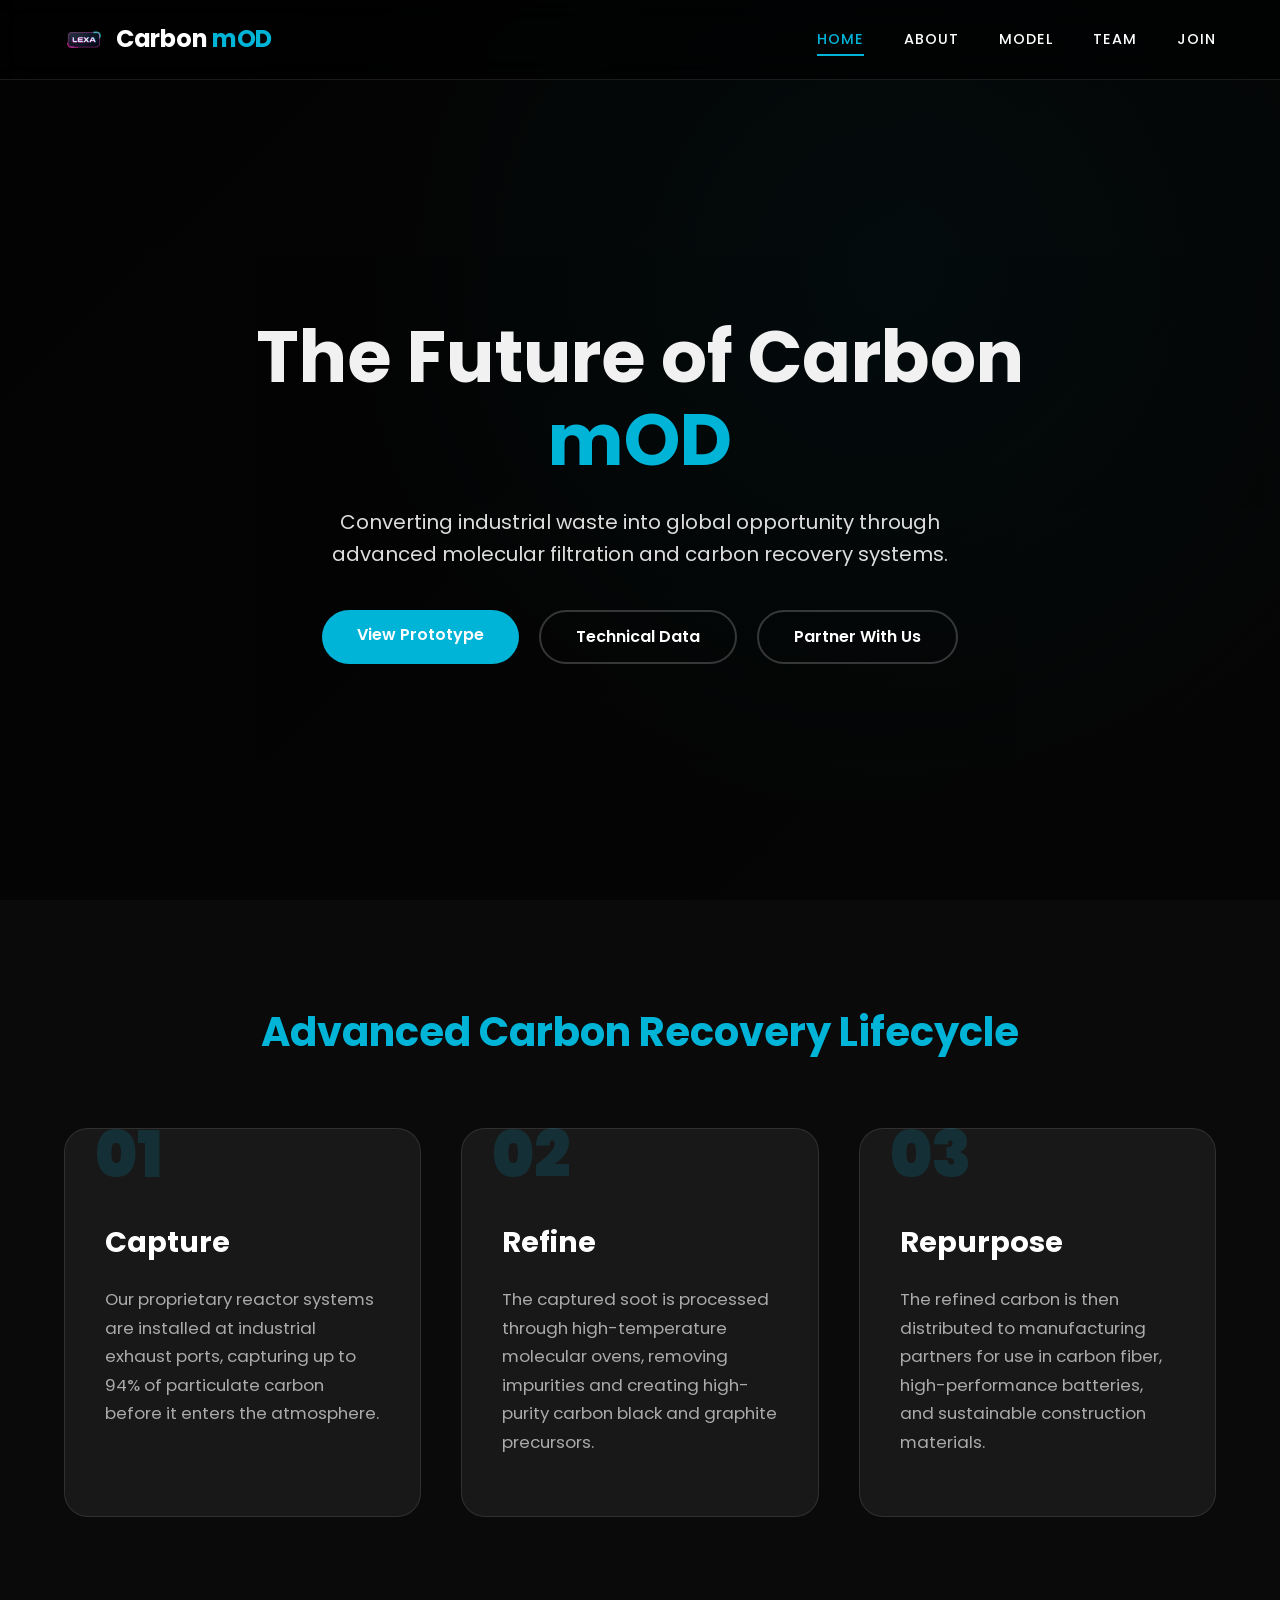
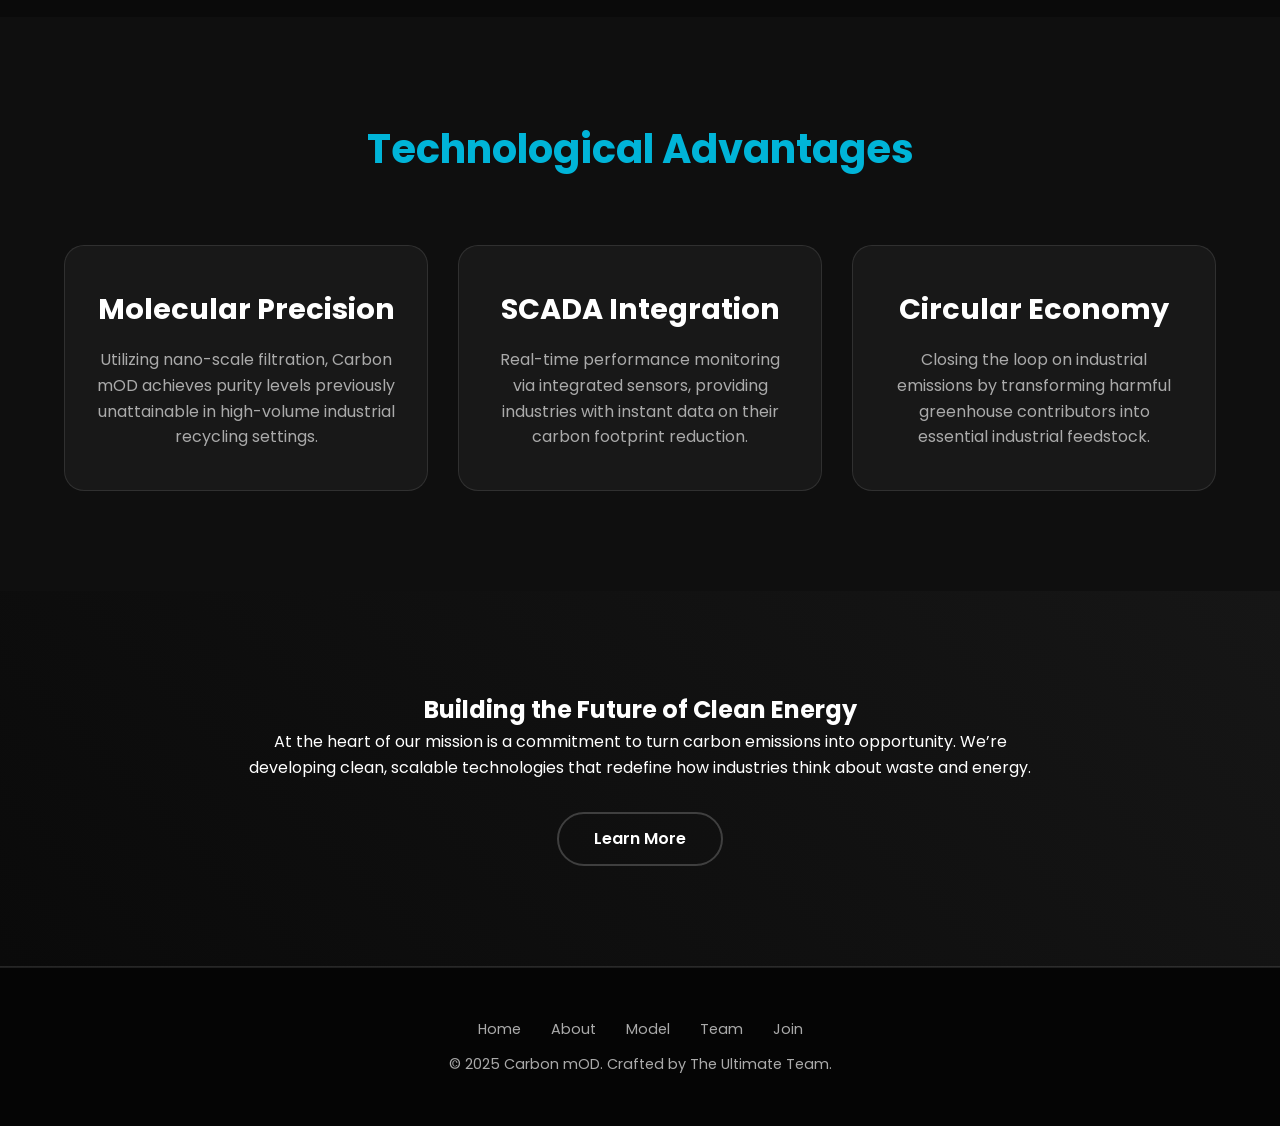
==== commit e138f2ed: "Added finishing touches" ====
--- a/index.html
+++ b/index.html
@@ -58,8 +58,8 @@
 
   <!-- HOW IT WORKS SECTION -->
   <section class="how-it-works">
-    <h2>Advanced Carbon Recovery Lifecycle</h2>
-    <div class="workflow-grid">
+    <h2 class="reveal">Advanced Carbon Recovery Lifecycle</h2>
+    <div class="workflow-grid reveal-stagger">
       <div class="step">
         <div class="step-num">01</div>
         <h3>Capture</h3>
@@ -83,8 +83,8 @@
 
   <!-- FEATURE SECTION -->
   <section class="features">
-    <h2>Technological Advantages</h2>
-    <div class="feature-grid">
+    <h2 class="reveal">Technological Advantages</h2>
+    <div class="feature-grid reveal-stagger">
       <div class="feature">
         <h3>Molecular Precision</h3>
         <p>Utilizing nano-scale filtration, Carbon mOD achieves purity levels previously unattainable in high-volume
@@ -105,32 +105,57 @@
 
   <!-- ABOUT PREVIEW -->
   <section class="about-preview">
-    <div class="about-content">
+    <div class="about-content reveal">
       <h2>Building the Future of Clean Energy</h2>
       <p>At the heart of our mission is a commitment to turn carbon emissions into opportunity. We’re developing clean,
         scalable technologies that redefine how industries think about waste and energy.</p>
-      <a href="about.html" class="btn-secondary">Learn More</a>
+      <a href="about.html" class="btn-secondary" style="margin-top: 2rem;">Learn More</a>
     </div>
   </section>
 
   <!-- FOOTER -->
   <footer class="footer">
+    <nav class="footer-links">
+      <a href="index.html">Home</a>
+      <a href="about.html">About</a>
+      <a href="model.html">Model</a>
+      <a href="team.html">Team</a>
+      <a href="join.html">Join</a>
+    </nav>
     <p>&copy; 2025 Carbon mOD. Crafted by The Ultimate Team.</p>
   </footer>
 
+  <!-- BACK TO TOP -->
+  <button id="backToTop" aria-label="Back to top">
+    <svg xmlns="http://www.w3.org/2000/svg" viewBox="0 0 24 24" fill="none" stroke="currentColor" stroke-width="2.5"
+      stroke-linecap="round" stroke-linejoin="round">
+      <polyline points="18 15 12 9 6 15"></polyline>
+    </svg>
+  </button>
+  <!-- TOAST -->
+  <div class="toast" id="toast"></div>
+
   <script>
+    // === Hamburger ===
     const hamburger = document.getElementById('hamburger');
     const navLinks = document.getElementById('navLinks');
-
     hamburger.addEventListener('click', () => {
       hamburger.classList.toggle('active');
       navLinks.classList.toggle('open');
     });
+
+    // === Scroll Reveal ===
+    const revealEls = document.querySelectorAll('.reveal, .reveal-stagger');
+    const revealObserver = new IntersectionObserver((entries) => {
+      entries.forEach(e => { if (e.isIntersecting) { e.target.classList.add('visible'); revealObserver.unobserve(e.target); } });
+    }, { threshold: 0.12 });
+    revealEls.forEach(el => revealObserver.observe(el));
+
+    // === Back to Top ===
+    const btn = document.getElementById('backToTop');
+    window.addEventListener('scroll', () => btn.classList.toggle('visible', window.scrollY > 400));
+    btn.addEventListener('click', () => window.scrollTo({ top: 0, behavior: 'smooth' }));
   </script>
 </body>
 
-</html>
-
-</body>
-
 </html>
--- a/style.css
+++ b/style.css
@@ -4,6 +4,11 @@
   padding: 0;
   box-sizing: border-box;
   font-family: 'Poppins', sans-serif;
+}
+
+/* === SMOOTH SCROLL === */
+html {
+  scroll-behavior: smooth;
 }
 
 /* === VARIABLES === */
@@ -20,6 +25,18 @@
 }
 
 /* === BASE === */
+@keyframes pageEntrance {
+  from {
+    opacity: 0;
+    transform: translateY(10px);
+  }
+
+  to {
+    opacity: 1;
+    transform: translateY(0);
+  }
+}
+
 body {
   background: var(--dark-bg);
   color: var(--light-text);
@@ -28,6 +45,11 @@
   display: flex;
   flex-direction: column;
   min-height: 100vh;
+}
+
+main,
+footer {
+  animation: pageEntrance 0.5s ease both;
 }
 
 main {
@@ -160,7 +182,8 @@
   background-size: cover;
   background-position: center;
   background-attachment: fixed;
-  padding: 0 20px;
+  padding: 80px 20px 0;
+  /* Added 80px top padding to clear fixed navbar */
 }
 
 .hero-section {
@@ -172,12 +195,14 @@
   background: linear-gradient(rgba(0, 0, 0, 0.6), rgba(0, 0, 0, 0.6)),
     linear-gradient(135deg, #0f172a 0%, #0a0a0a 100%);
   height: 50vh;
+  /* Restored to 50vh to prevent content crunching under navbar */
 }
 
 .team-hero {
   background: linear-gradient(rgba(0, 0, 0, 0.6), rgba(0, 0, 0, 0.6)),
     linear-gradient(135deg, #1e1b4b 0%, #0a0a0a 100%);
   height: 50vh;
+  /* Restored to 50vh */
 }
 
 .overlay {
@@ -197,13 +222,14 @@
 }
 
 .hero-content h1 {
-  font-size: 4rem;
+  font-size: clamp(2.2rem, 6vw, 4.5rem);
   margin-bottom: 1.5rem;
   font-weight: 700;
+  line-height: 1.15;
 }
 
 .hero-content p {
-  font-size: 1.2rem;
+  font-size: clamp(1rem, 2.5vw, 1.25rem);
   color: #ddd;
   margin-bottom: 2.5rem;
   max-width: 700px;
@@ -247,14 +273,14 @@
 
 /* === HOW IT WORKS === */
 .how-it-works {
-  padding: 100px 5%;
+  padding: clamp(60px, 10vw, 100px) 5%;
   background: var(--dark-bg);
   text-align: center;
 }
 
 .how-it-works h2 {
-  font-size: 2.5rem;
-  margin-bottom: 4rem;
+  font-size: clamp(2rem, 5vw, 2.5rem);
+  margin-bottom: clamp(2.5rem, 6vw, 4rem);
   color: var(--primary-color);
 }
 
@@ -268,7 +294,8 @@
 
 .step {
   background: var(--card-bg);
-  padding: 60px 40px;
+  padding: 80px 40px 60px;
+  /* Increased top padding */
   border-radius: 24px;
   position: relative;
   border: 1px solid var(--glass-border);
@@ -310,7 +337,7 @@
 .features,
 .values,
 .team-section {
-  padding: 100px 5%;
+  padding: clamp(60px, 10vw, 100px) 5%;
   text-align: center;
   background: #0f0f0f;
 }
@@ -318,8 +345,8 @@
 .features h2,
 .values h2,
 .team-section h2 {
-  font-size: 2.5rem;
-  margin-bottom: 4rem;
+  font-size: clamp(2rem, 5vw, 2.5rem);
+  margin-bottom: clamp(2.5rem, 6vw, 4rem);
   color: var(--primary-color);
 }
 
@@ -331,6 +358,8 @@
   gap: 30px;
   max-width: 1200px;
   margin: 0 auto;
+  align-items: stretch;
+  /* Vertically center/stretch all items equally */
 }
 
 .feature,
@@ -356,7 +385,7 @@
 .team-card h3 {
   margin-bottom: 15px;
   color: #fff;
-  font-size: 1.5rem;
+  font-size: clamp(1.2rem, 3.5vw, 1.5rem);
 }
 
 .feature p,
@@ -369,7 +398,7 @@
 .about-preview,
 .mission,
 .culture {
-  padding: 100px 5%;
+  padding: clamp(60px, 10vw, 100px) 5%;
   text-align: center;
   position: relative;
   background: #0f0f0f;
@@ -475,14 +504,14 @@
 
 /* === ABOUT PAGE WRAPPER === */
 .about-section {
-  padding: 100px 5%;
+  padding: clamp(60px, 10vw, 100px) 5%;
   background: var(--dark-bg);
 }
 
 .about-wrapper {
   display: flex;
   align-items: center;
-  gap: 50px;
+  gap: clamp(30px, 5vw, 50px);
   max-width: 1200px;
   margin: 0 auto;
   text-align: left;
@@ -614,7 +643,7 @@
   .nav-links {
     position: fixed;
     top: 80px;
-    right: -100%;
+    right: 0;
     width: 100%;
     height: calc(100vh - 80px);
     background: rgba(10, 10, 10, 0.98);
@@ -623,11 +652,18 @@
     align-items: center;
     justify-content: center;
     gap: 30px;
-    transition: 0.5s cubic-bezier(0.075, 0.82, 0.165, 1);
+    transform: translateX(100%);
+    opacity: 0;
+    visibility: hidden;
+    pointer-events: none;
+    transition: all 0.5s cubic-bezier(0.075, 0.82, 0.165, 1);
   }
 
   .nav-links.open {
-    right: 0;
+    transform: translateX(0);
+    opacity: 1;
+    visibility: visible;
+    pointer-events: all;
   }
 
   /* Hamburger Animation */
@@ -679,34 +715,36 @@
 
 /* === FORM SECTION === */
 .form-section {
-  padding: 140px 5% 80px;
+  padding: calc(clamp(100px, 15vw, 140px) + 80px) 5% clamp(60px, 10vw, 80px);
+  /* Added 80px to clear navbar */
   background: radial-gradient(circle at 10% 10%, rgba(0, 180, 216, 0.05) 0%, transparent 40%);
   display: flex;
   align-items: center;
   justify-content: center;
+  min-height: calc(100vh - 80px);
 }
 
 .form-container {
   width: 100%;
   max-width: 650px;
   background: var(--card-bg);
-  padding: 50px 40px;
+  padding: clamp(30px, 5vw, 50px) clamp(25px, 6vw, 40px);
   border-radius: 24px;
   border: 1px solid var(--glass-border);
   box-shadow: 0 30px 60px rgba(0, 0, 0, 0.5);
 }
 
 .form-content h1 {
-  font-size: 2.8rem;
+  font-size: clamp(2rem, 5vw, 2.8rem);
   margin-bottom: 1rem;
   text-align: center;
 }
 
 .form-content p {
   color: var(--muted-text);
-  margin-bottom: 3rem;
+  margin-bottom: clamp(1.5rem, 4vw, 3rem);
   text-align: center;
-  font-size: 1.1rem;
+  font-size: clamp(1rem, 2.5vw, 1.1rem);
 }
 
 .form-group {
@@ -927,4 +965,193 @@
   height: 100%;
   display: block;
   border: none;
+}
+
+/* ==========================================
+   FINISHING TOUCHES
+   ========================================== */
+
+/* === RESPONSIVE SECTION HEADINGS === */
+.how-it-works h2,
+.features h2,
+.values h2,
+.team-section h2 {
+  font-size: clamp(1.8rem, 4vw, 2.5rem);
+}
+
+.step h3,
+.feature h3,
+.value-item h3 {
+  font-size: clamp(1.2rem, 3vw, 1.8rem);
+}
+
+/* === SCROLL REVEAL === */
+.reveal {
+  opacity: 0;
+  transform: translateY(30px);
+  transition: opacity 0.65s cubic-bezier(0.25, 0.46, 0.45, 0.94),
+    transform 0.65s cubic-bezier(0.25, 0.46, 0.45, 0.94);
+}
+
+.reveal.visible {
+  opacity: 1;
+  transform: translateY(0);
+}
+
+.reveal-stagger>* {
+  opacity: 0;
+  transform: translateY(20px);
+  transition: opacity 0.5s ease, transform 0.5s ease;
+}
+
+.reveal-stagger.visible>*:nth-child(1) {
+  transition-delay: 0.05s;
+  opacity: 1;
+  transform: none;
+}
+
+.reveal-stagger.visible>*:nth-child(2) {
+  transition-delay: 0.15s;
+  opacity: 1;
+  transform: none;
+}
+
+.reveal-stagger.visible>*:nth-child(3) {
+  transition-delay: 0.25s;
+  opacity: 1;
+  transform: none;
+}
+
+.reveal-stagger.visible>*:nth-child(4) {
+  transition-delay: 0.35s;
+  opacity: 1;
+  transform: none;
+}
+
+/* === BACK TO TOP BUTTON === */
+#backToTop {
+  position: fixed;
+  bottom: 35px;
+  right: 30px;
+  width: 48px;
+  height: 48px;
+  background: var(--primary-color);
+  color: #fff;
+  border: none;
+  border-radius: 50%;
+  display: flex;
+  align-items: center;
+  justify-content: center;
+  cursor: pointer;
+  z-index: 999;
+  box-shadow: 0 8px 24px rgba(0, 180, 216, 0.4);
+  opacity: 0;
+  transform: translateY(20px);
+  transition: opacity 0.35s ease, transform 0.35s ease, background 0.3s ease;
+  pointer-events: none;
+}
+
+#backToTop.visible {
+  opacity: 1;
+  transform: translateY(0);
+  pointer-events: all;
+}
+
+#backToTop:hover {
+  background: var(--accent-color);
+  transform: translateY(-4px);
+}
+
+/* === TOAST NOTIFICATION === */
+.toast {
+  position: fixed;
+  bottom: 40px;
+  left: 50%;
+  transform: translateX(-50%) translateY(20px);
+  background: var(--card-bg);
+  color: #fff;
+  padding: 16px 28px;
+  border-radius: 50px;
+  border: 1px solid var(--primary-color);
+  font-size: 0.95rem;
+  font-weight: 500;
+  box-shadow: 0 10px 40px rgba(0, 0, 0, 0.5);
+  opacity: 0;
+  pointer-events: none;
+  transition: opacity 0.4s ease, transform 0.4s ease;
+  z-index: 9999;
+  white-space: nowrap;
+}
+
+.toast.show {
+  opacity: 1;
+  transform: translateX(-50%) translateY(0);
+}
+
+/* === ENHANCED FOOTER LINKS === */
+.footer-links {
+  display: flex;
+  gap: 30px;
+  flex-wrap: wrap;
+  justify-content: center;
+  margin-bottom: 12px;
+}
+
+.footer-links a {
+  color: var(--muted-text);
+  text-decoration: none;
+  font-size: 0.85rem;
+  transition: color 0.3s ease;
+}
+
+.footer-links a:hover {
+  color: var(--primary-color);
+}
+
+/* === MOBILE RESPONSIVE TEXT === */
+@media (max-width: 768px) {
+  .stat {
+    font-size: clamp(2rem, 8vw, 3.5rem);
+  }
+
+  .team-card h3 {
+    font-size: clamp(1.2rem, 4vw, 1.6rem);
+  }
+}
+
+.footer-links a {
+  color: var(--muted-text);
+  text-decoration: none;
+  font-size: 0.9rem;
+  transition: color 0.3s ease;
+}
+
+.footer-links a:hover {
+  color: var(--primary-color);
+}
+
+.footer-divider {
+  width: 60px;
+  height: 2px;
+  background: var(--glass-border);
+  border-radius: 2px;
+}
+
+/* === MOBILE RESPONSIVE TEXT === */
+@media (max-width: 768px) {
+  .hero-content h1 {
+    font-size: clamp(1.8rem, 8vw, 3rem);
+  }
+
+  .stat {
+    font-size: clamp(2rem, 8vw, 3.5rem);
+  }
+
+  .team-card h3 {
+    font-size: clamp(1.2rem, 4vw, 1.6rem);
+  }
+
+  .step h3 {
+    font-size: clamp(1.2rem, 4vw, 1.8rem);
+  }
 }
